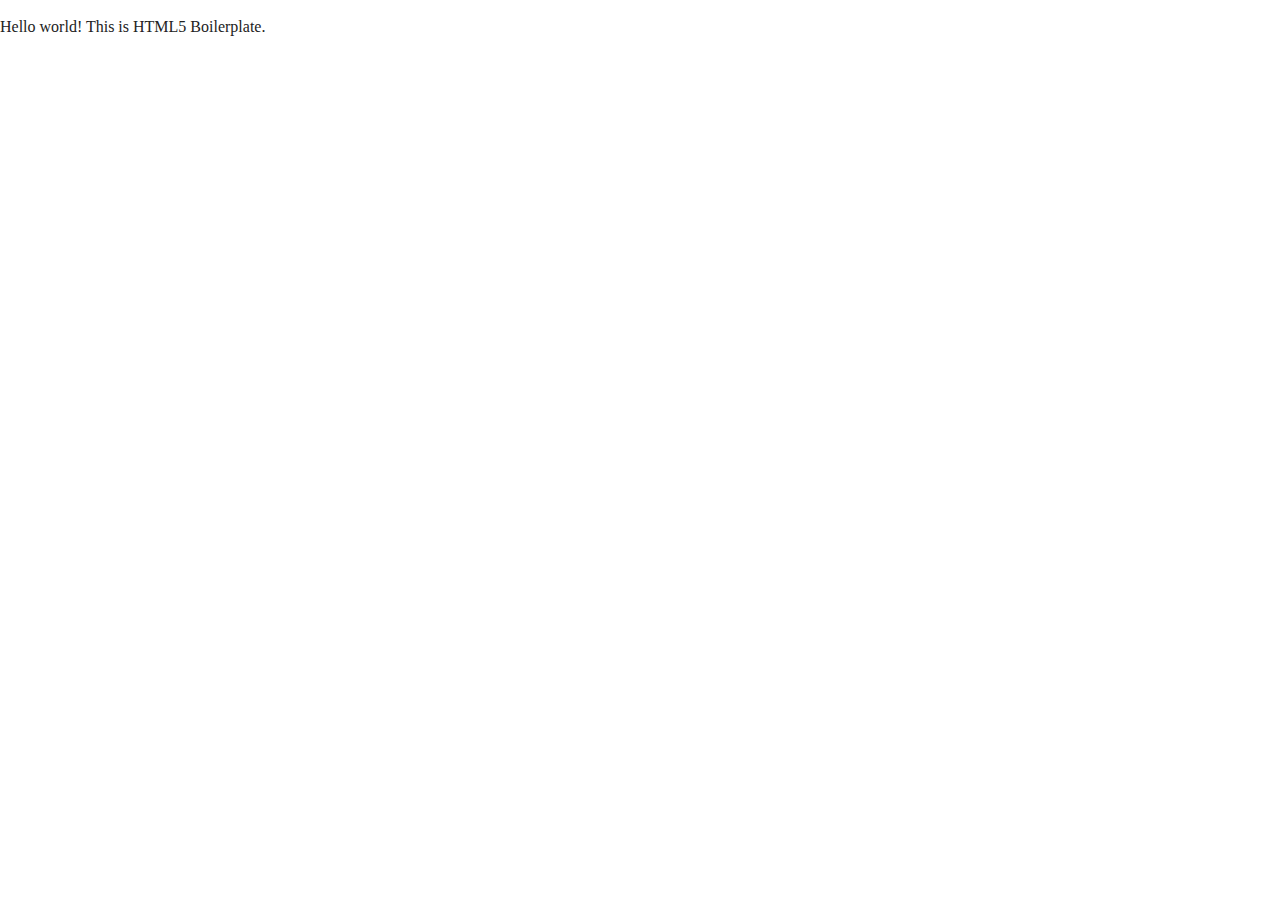
==== index.html @ f23c7d9d "first commit" ====
<!doctype html>
<html class="no-js" lang="">

<head>
  <meta charset="utf-8">
  <title></title>
  <meta name="description" content="">
  <meta name="viewport" content="width=device-width, initial-scale=1">

  <meta property="og:title" content="">
  <meta property="og:type" content="">
  <meta property="og:url" content="">
  <meta property="og:image" content="">

  <link rel="manifest" href="site.webmanifest">
  <link rel="apple-touch-icon" href="icon.png">
  <!-- Place favicon.ico in the root directory -->

  <link rel="stylesheet" href="css/normalize.css">
  <link rel="stylesheet" href="css/main.css">

  <meta name="theme-color" content="#fafafa">
</head>

<body>

  <!-- Add your site or application content here -->
  <p>Hello world! This is HTML5 Boilerplate.</p>
  <script src="js/vendor/modernizr-3.11.2.min.js"></script>
  <script src="js/plugins.js"></script>
  <script src="js/main.js"></script>

  <!-- Google Analytics: change UA-XXXXX-Y to be your site's ID. -->
  <script>
    window.ga = function () { ga.q.push(arguments) }; ga.q = []; ga.l = +new Date;
    ga('create', 'UA-XXXXX-Y', 'auto'); ga('set', 'anonymizeIp', true); ga('set', 'transport', 'beacon'); ga('send', 'pageview')
  </script>
  <script src="https://www.google-analytics.com/analytics.js" async></script>
</body>

</html>
---- css/main.css ----
/*! HTML5 Boilerplate v8.0.0 | MIT License | https://html5boilerplate.com/ */

/* main.css 2.1.0 | MIT License | https://github.com/h5bp/main.css#readme */
/*
 * What follows is the result of much research on cross-browser styling.
 * Credit left inline and big thanks to Nicolas Gallagher, Jonathan Neal,
 * Kroc Camen, and the H5BP dev community and team.
 */

/* ==========================================================================
   Base styles: opinionated defaults
   ========================================================================== */

html {
  color: #222;
  font-size: 1em;
  line-height: 1.4;
}

/*
 * Remove text-shadow in selection highlight:
 * https://twitter.com/miketaylr/status/12228805301
 *
 * Vendor-prefixed and regular ::selection selectors cannot be combined:
 * https://stackoverflow.com/a/16982510/7133471
 *
 * Customize the background color to match your design.
 */

::-moz-selection {
  background: #b3d4fc;
  text-shadow: none;
}

::selection {
  background: #b3d4fc;
  text-shadow: none;
}

/*
 * A better looking default horizontal rule
 */

hr {
  display: block;
  height: 1px;
  border: 0;
  border-top: 1px solid #ccc;
  margin: 1em 0;
  padding: 0;
}

/*
 * Remove the gap between audio, canvas, iframes,
 * images, videos and the bottom of their containers:
 * https://github.com/h5bp/html5-boilerplate/issues/440
 */

audio,
canvas,
iframe,
img,
svg,
video {
  vertical-align: middle;
}

/*
 * Remove default fieldset styles.
 */

fieldset {
  border: 0;
  margin: 0;
  padding: 0;
}

/*
 * Allow only vertical resizing of textareas.
 */

textarea {
  resize: vertical;
}

/* ==========================================================================
   Author's custom styles
   ========================================================================== */

/* ==========================================================================
   Helper classes
   ========================================================================== */

/*
 * Hide visually and from screen readers
 */

.hidden,
[hidden] {
  display: none !important;
}

/*
 * Hide only visually, but have it available for screen readers:
 * https://snook.ca/archives/html_and_css/hiding-content-for-accessibility
 *
 * 1. For long content, line feeds are not interpreted as spaces and small width
 *    causes content to wrap 1 word per line:
 *    https://medium.com/@jessebeach/beware-smushed-off-screen-accessible-text-5952a4c2cbfe
 */

.sr-only {
  border: 0;
  clip: rect(0, 0, 0, 0);
  height: 1px;
  margin: -1px;
  overflow: hidden;
  padding: 0;
  position: absolute;
  white-space: nowrap;
  width: 1px;
  /* 1 */
}

/*
 * Extends the .sr-only class to allow the element
 * to be focusable when navigated to via the keyboard:
 * https://www.drupal.org/node/897638
 */

.sr-only.focusable:active,
.sr-only.focusable:focus {
  clip: auto;
  height: auto;
  margin: 0;
  overflow: visible;
  position: static;
  white-space: inherit;
  width: auto;
}

/*
 * Hide visually and from screen readers, but maintain layout
 */

.invisible {
  visibility: hidden;
}

/*
 * Clearfix: contain floats
 *
 * For modern browsers
 * 1. The space content is one way to avoid an Opera bug when the
 *    `contenteditable` attribute is included anywhere else in the document.
 *    Otherwise it causes space to appear at the top and bottom of elements
 *    that receive the `clearfix` class.
 * 2. The use of `table` rather than `block` is only necessary if using
 *    `:before` to contain the top-margins of child elements.
 */

.clearfix::before,
.clearfix::after {
  content: " ";
  display: table;
}

.clearfix::after {
  clear: both;
}

/* ==========================================================================
   EXAMPLE Media Queries for Responsive Design.
   These examples override the primary ('mobile first') styles.
   Modify as content requires.
   ========================================================================== */

@media only screen and (min-width: 35em) {
  /* Style adjustments for viewports that meet the condition */
}

@media print,
  (-webkit-min-device-pixel-ratio: 1.25),
  (min-resolution: 1.25dppx),
  (min-resolution: 120dpi) {
  /* Style adjustments for high resolution devices */
}

/* ==========================================================================
   Print styles.
   Inlined to avoid the additional HTTP request:
   https://www.phpied.com/delay-loading-your-print-css/
   ========================================================================== */

@media print {
  *,
  *::before,
  *::after {
    background: #fff !important;
    color: #000 !important;
    /* Black prints faster */
    box-shadow: none !important;
    text-shadow: none !important;
  }

  a,
  a:visited {
    text-decoration: underline;
  }

  a[href]::after {
    content: " (" attr(href) ")";
  }

  abbr[title]::after {
    content: " (" attr(title) ")";
  }

  /*
   * Don't show links that are fragment identifiers,
   * or use the `javascript:` pseudo protocol
   */
  a[href^="#"]::after,
  a[href^="javascript:"]::after {
    content: "";
  }

  pre {
    white-space: pre-wrap !important;
  }

  pre,
  blockquote {
    border: 1px solid #999;
    page-break-inside: avoid;
  }

  /*
   * Printing Tables:
   * https://web.archive.org/web/20180815150934/http://css-discuss.incutio.com/wiki/Printing_Tables
   */
  thead {
    display: table-header-group;
  }

  tr,
  img {
    page-break-inside: avoid;
  }

  p,
  h2,
  h3 {
    orphans: 3;
    widows: 3;
  }

  h2,
  h3 {
    page-break-after: avoid;
  }
}
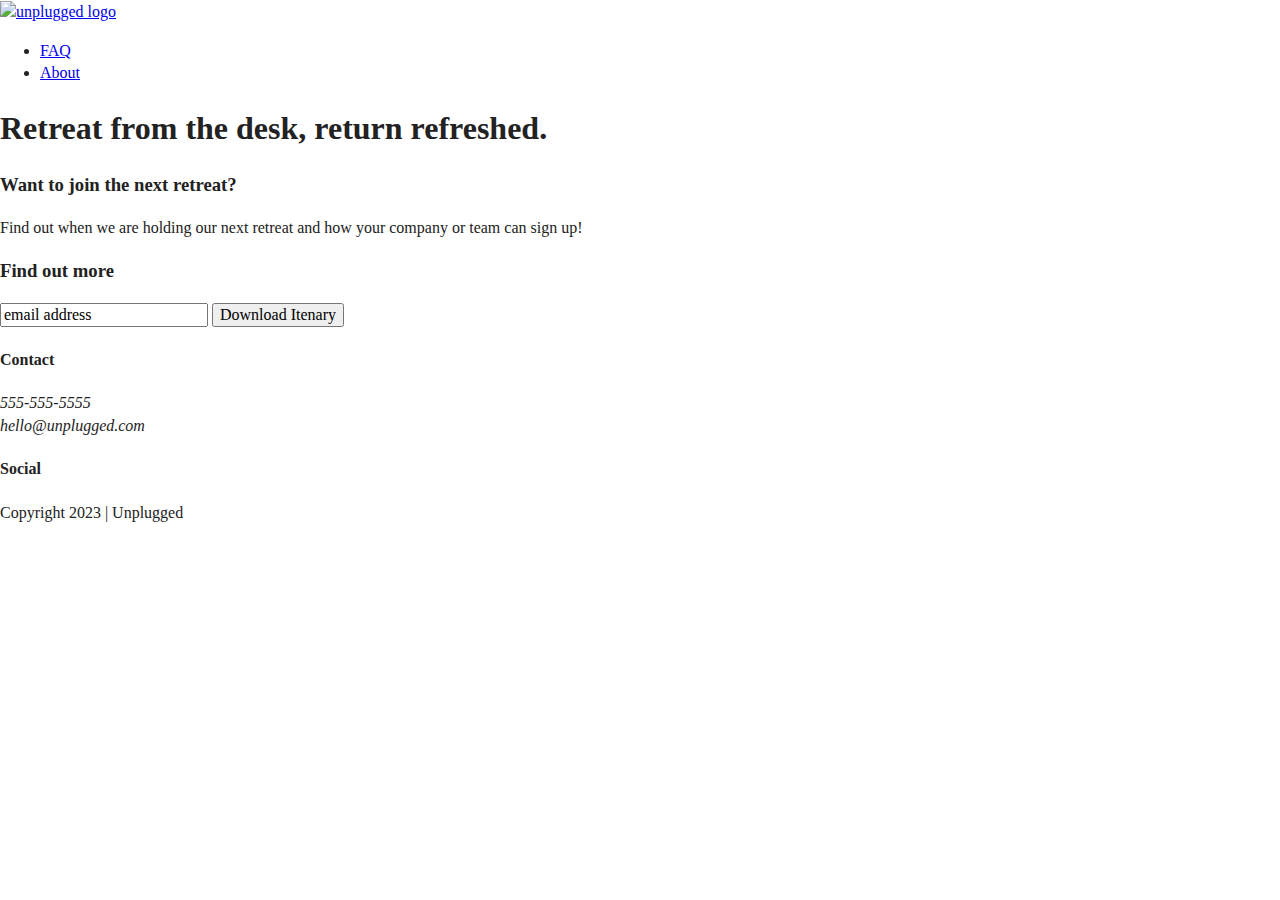
==== commit 5124e7a5: "change in index.html and add unpluggedlogo" ====
--- a/index.html
+++ b/index.html
@@ -3,14 +3,10 @@
 
 <head>
   <meta charset="utf-8">
-  <title></title>
+  <meta http-equiv="x-ua-compatible" content="ie=edge">
+  <title>Unplugged Retreat</title>
   <meta name="description" content="">
   <meta name="viewport" content="width=device-width, initial-scale=1">
-
-  <meta property="og:title" content="">
-  <meta property="og:type" content="">
-  <meta property="og:url" content="">
-  <meta property="og:image" content="">
 
   <link rel="manifest" href="site.webmanifest">
   <link rel="apple-touch-icon" href="icon.png">
@@ -18,14 +14,77 @@
 
   <link rel="stylesheet" href="css/normalize.css">
   <link rel="stylesheet" href="css/main.css">
-
-  <meta name="theme-color" content="#fafafa">
 </head>
 
 <body>
+  <!--[if lte IE 9]>
+    <p class="browserupgrade">You are using an <strong>outdated</strong> browser. Please <a href="https://browsehappy.com/">upgrade your browser</a> to improve your experience and security.</p>
+  <![endif]-->
+  
+  <!-- Add your site or application content here -->
+  <header>
+    <div class="content-wrapper">
+      <a href="#">
+        <img src="" alt="unplugged logo">
+      </a>
+      <div class="header-divider"></div>
+      <nav>
+        <ul>
+          <li><a href="faq/index.html" rel="noopener">FAQ</a></li>
+          <li><a href="about/index.html" rel="noopener">About</a></li>
+        </ul>
+      </nav>
+    </div>
+  </header>
 
-  <!-- Add your site or application content here -->
-  <p>Hello world! This is HTML5 Boilerplate.</p>
+  <main>
+    <section class="hero-area">
+      <div class="content-wrapper">
+        <h1>Retreat from the desk, return refreshed.</h1>
+      </div>
+    </section>
+    <aside>
+      <div class="content-wrapper">
+        <div class="form-description">
+          <h3>Want to join the next retreat?</h3>
+          <p>
+            Find out when we are holding our next retreat and how your company or team can sign up!
+          </p>
+        </div>
+        <div class="form">
+          <h3>Find out more</h3>
+          <input type="text" name="name" value="email address">
+          <input type="button" value="Download Itenary">
+        </div>
+
+      </div>
+    </aside>
+  </main>
+
+  <footer>
+    <div class="contet-wrapper">
+      <div class="footer-contact">
+        <div class="contact">
+          <h4>Contact</h4>
+            <address>
+              <p>555-555-5555<br>
+                hello@unplugged.com</p>
+            </address>
+        </div>
+        <div class="social">
+          <h4>Social</h4>
+          <div class="social-icons">
+            <p><a href="https://www.facebook.com" target="_blank" rel="noopener"></a></p>
+            <p><a href="https://www.twitter.com" target="_blank" rel="noopener"></a></p>
+            <p><a href="https://www.instagram.com" target="_blank" rel="noopener"></a></p>
+          </div>
+        </div>
+      </div>
+      <div class="copyright">
+        <p>Copyright 2023 | Unplugged</p>
+      </div>
+    </div>
+  </footer>
   <script src="js/vendor/modernizr-3.11.2.min.js"></script>
   <script src="js/plugins.js"></script>
   <script src="js/main.js"></script>
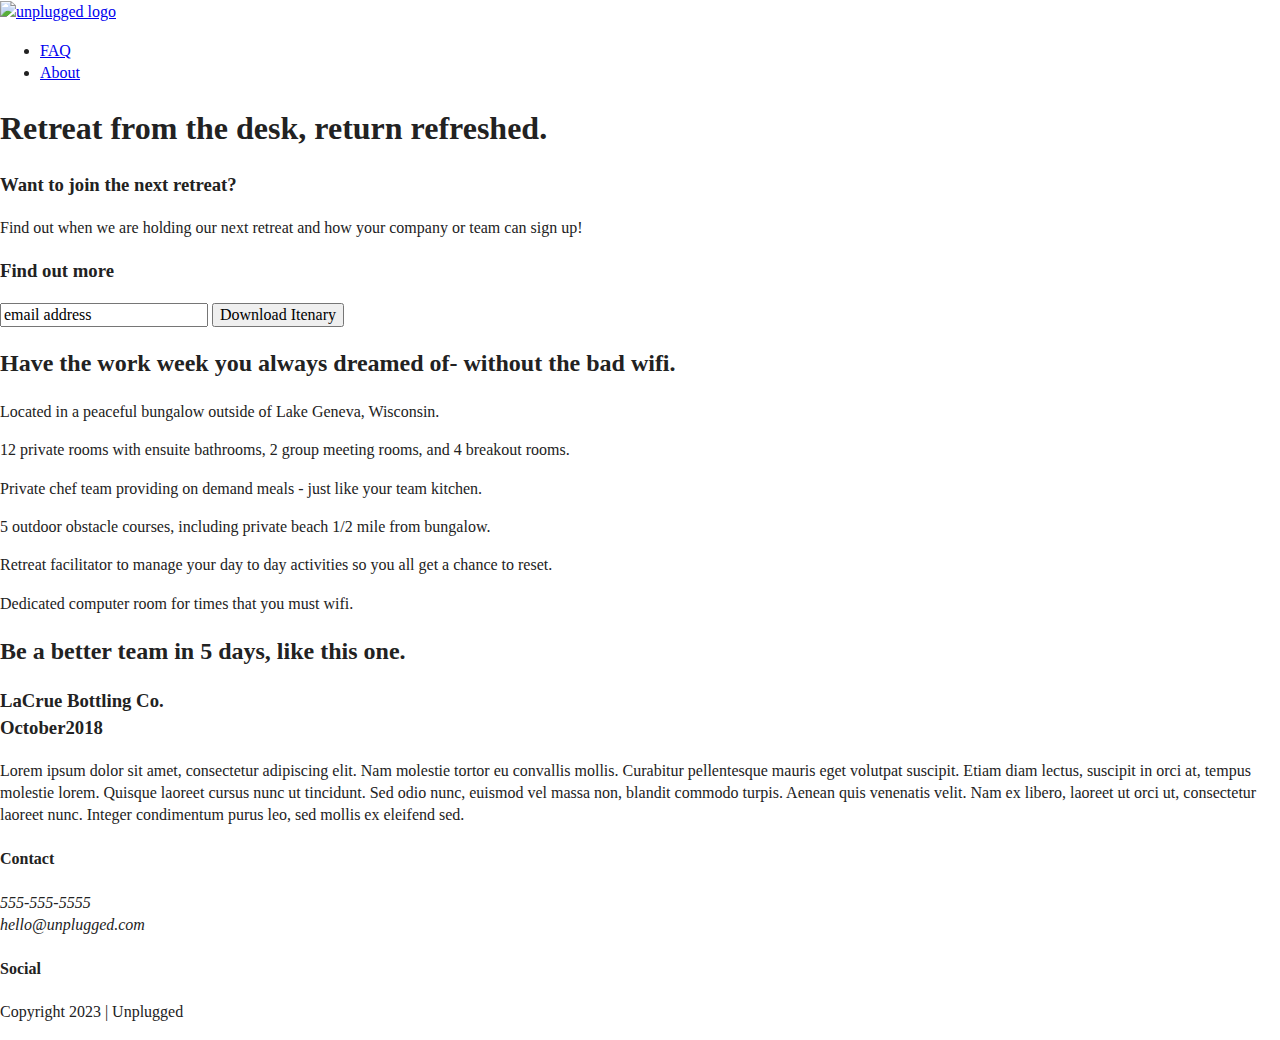
==== commit 2c14ecf2: "change in index.html" ====
--- a/index.html
+++ b/index.html
@@ -30,19 +30,21 @@
       <div class="header-divider"></div>
       <nav>
         <ul>
-          <li><a href="faq/index.html" rel="noopener">FAQ</a></li>
-          <li><a href="about/index.html" rel="noopener">About</a></li>
+          <li><a href="faq/index.html">FAQ</a></li>
+          <li><a href="about/index.html">About</a></li>
         </ul>
       </nav>
     </div>
   </header>
 
   <main>
+
     <section class="hero-area">
       <div class="content-wrapper">
         <h1>Retreat from the desk, return refreshed.</h1>
       </div>
     </section>
+
     <aside>
       <div class="content-wrapper">
         <div class="form-description">
@@ -56,27 +58,104 @@
           <input type="text" name="name" value="email address">
           <input type="button" value="Download Itenary">
         </div>
+      </div>
+      <!--aside content wrapper ends-->
+    </aside>
 
+    <section class="features">
+      <div class="content-wrapper">
+        <h2>Have the work week you always dreamed of- without the bad wifi.</h2>
+        <div class="features-items">
+          <article>
+            <p class="fontawesome-icon">
+            </p>
+            <p class="features-item-description">
+              Located in a peaceful bungalow outside of Lake Geneva, Wisconsin.
+            </p>
+          </article>
+          <article>
+            <p class="fontawesome-icon">
+            </p>
+            <p class="features-item-description">
+              12 private rooms with ensuite bathrooms, 2 group meeting rooms, and 4 breakout rooms.
+            </p>
+          </article>
+          <article>
+            <p class="fontawesome-icon">
+            </p>
+            <p class="features-item-description">
+              Private chef team providing on demand meals - just like your team kitchen.
+            </p>
+          </article>
+          <article>
+            <p class="fontawesome-icon">
+            </p>
+            <p class="features-item-description">
+              5 outdoor obstacle courses, including private beach 1/2 mile from bungalow.
+            </p>
+          </article>
+          <article>
+            <p class="fontawesome-icon">
+            </p>
+            <p class="features-item-description">
+              Retreat facilitator to manage your day to day activities so you all get a chance to reset.
+            </p>
+          </article>
+          <article>
+            <p class="fontawesome-icon">
+            </p>
+            <p class="features-item-description">
+              Dedicated computer room for times that you must wifi.
+            </p>
+          </article>
+        </div>
       </div>
-    </aside>
+    </section>
+
+    <section class="reviews">
+      <div class="content-wrapper">
+        <h2>Be a better team in 5 days, like this one.</h2>
+        <article>
+          <div>
+            <h3>LaCrue Bottling Co.<br>October2018</h3>
+            <p>Lorem ipsum dolor sit amet, consectetur adipiscing elit. Nam molestie tortor eu convallis mollis. 
+            Curabitur pellentesque mauris eget volutpat suscipit. Etiam diam lectus, suscipit in orci at, 
+            tempus molestie lorem. Quisque laoreet cursus nunc ut tincidunt. Sed odio nunc, euismod vel massa non, 
+            blandit commodo turpis. Aenean quis venenatis velit. Nam ex libero, laoreet ut orci ut, consectetur 
+            laoreet nunc. Integer condimentum purus leo, sed mollis ex eleifend sed.
+          </p>
+          </div>
+        </article>  
+      </div>
+    </section>
+
   </main>
 
+
   <footer>
-    <div class="contet-wrapper">
+    <div class="content-wrapper">
       <div class="footer-contact">
         <div class="contact">
           <h4>Contact</h4>
             <address>
-              <p>555-555-5555<br>
-                hello@unplugged.com</p>
+              <p>
+                555-555-5555<br>
+                hello@unplugged.com
+              </p>
             </address>
         </div>
         <div class="social">
           <h4>Social</h4>
           <div class="social-icons">
-            <p><a href="https://www.facebook.com" target="_blank" rel="noopener"></a></p>
-            <p><a href="https://www.twitter.com" target="_blank" rel="noopener"></a></p>
-            <p><a href="https://www.instagram.com" target="_blank" rel="noopener"></a></p>
+            <p>
+              <a href="https://www.facebook.com" target="_blank" rel="noopener"></a>
+            </p>
+            <p>
+              <a href="https://www.twitter.com" target="_blank" rel="noopener"></a>
+            </p>
+            <p>
+              <a href="https://www.instagram.com" target="_blank" rel="noopener"></a>
+            </p>
           </div>
         </div>
       </div>
@@ -85,6 +164,7 @@
       </div>
     </div>
   </footer>
+  
   <script src="js/vendor/modernizr-3.11.2.min.js"></script>
   <script src="js/plugins.js"></script>
   <script src="js/main.js"></script>
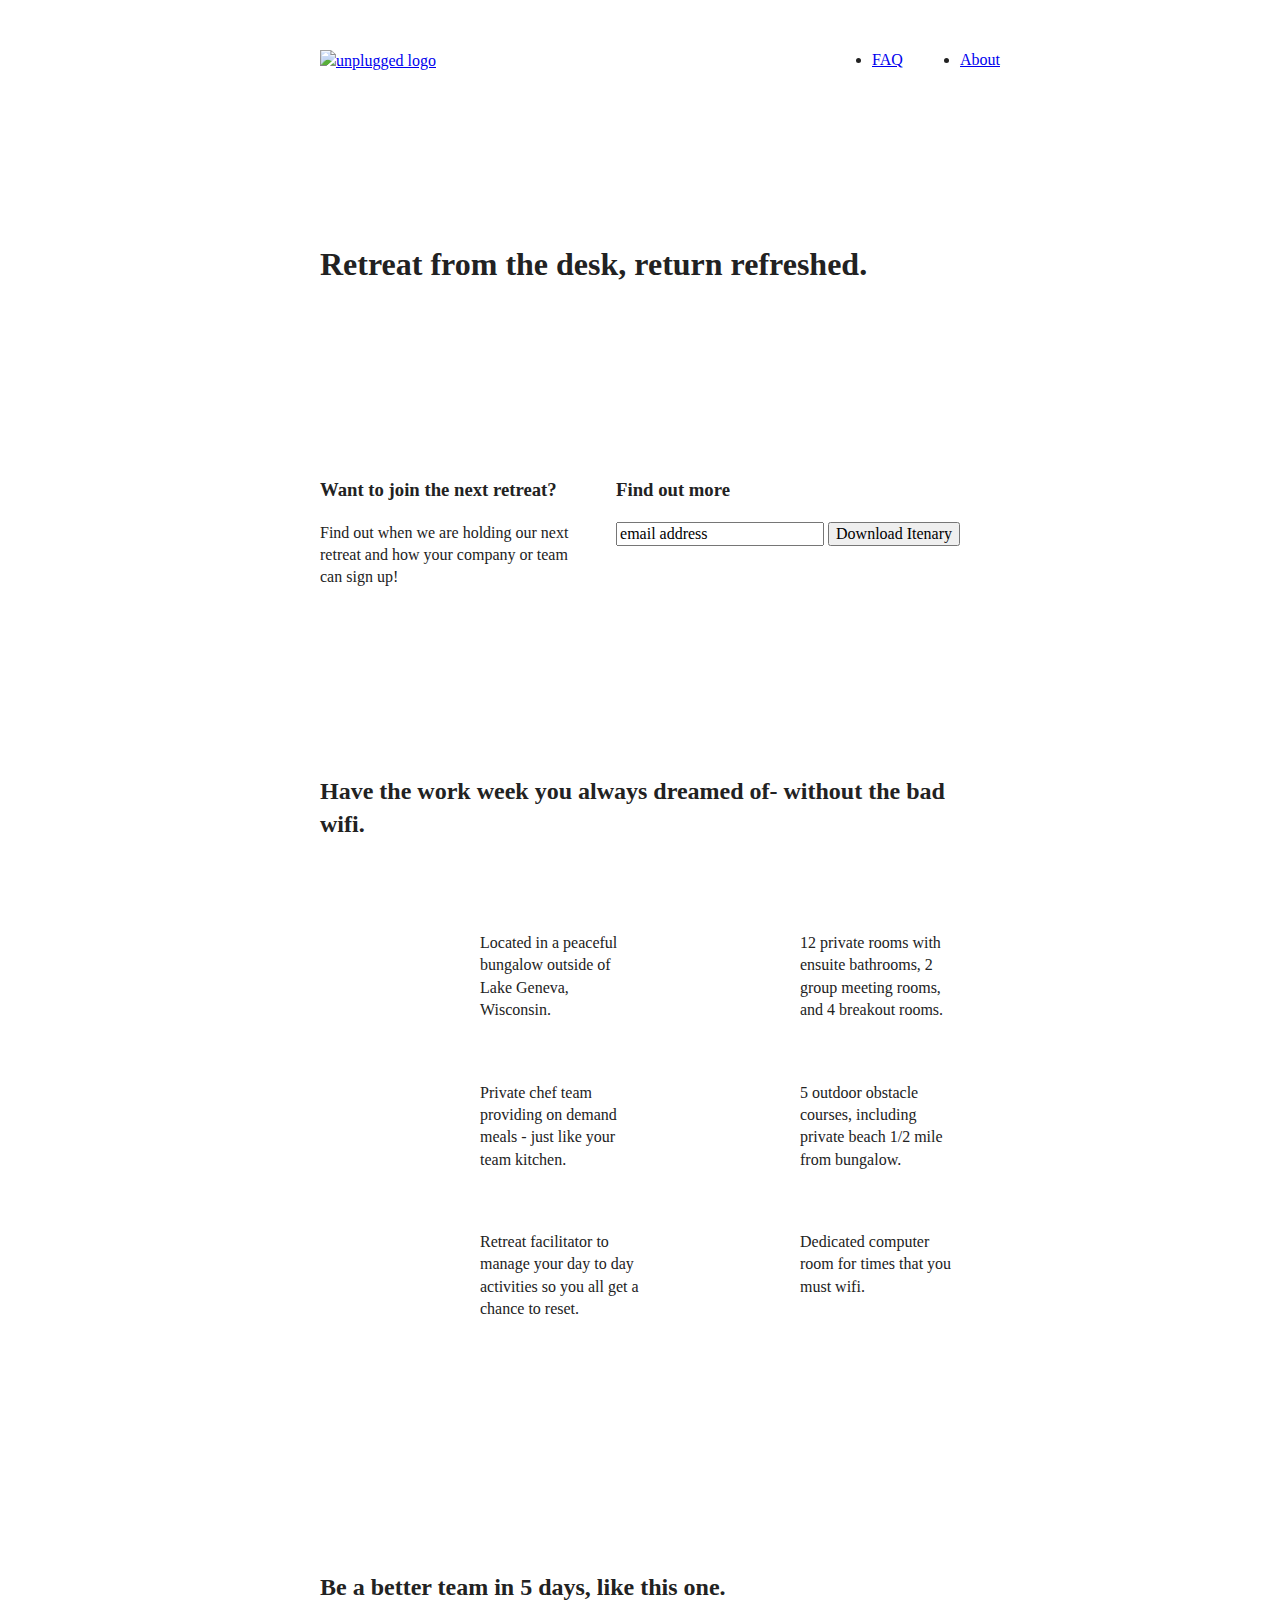
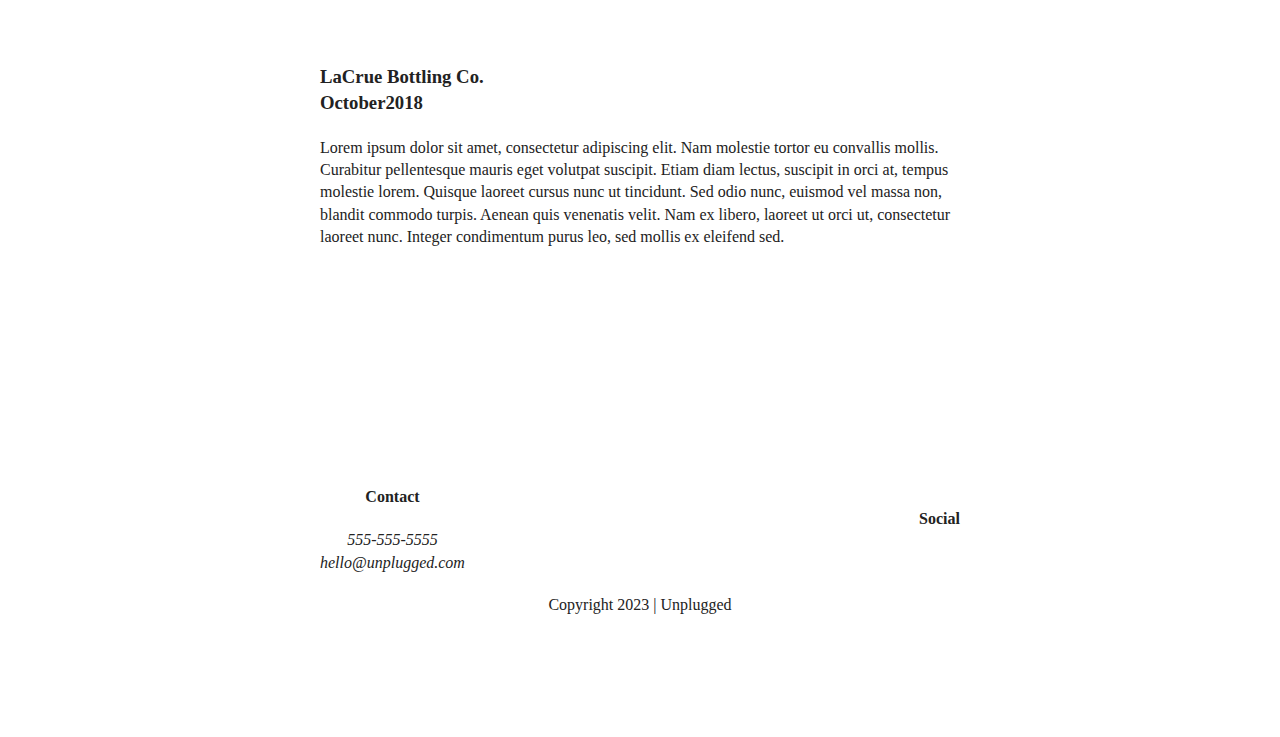
==== commit 92e83c74: "change for tablet styles" ====
--- a/index.html
+++ b/index.html
@@ -134,7 +134,7 @@
 
   <footer>
     <div class="content-wrapper">
-      <div class="footer-contact">
+      <div class="footer-content">
         <div class="contact">
           <h4>Contact</h4>
             <address>
--- a/css/main.css
+++ b/css/main.css
@@ -84,13 +84,183 @@
 }
 
 /* ==========================================================================
+   Browser Upgrade Prompt
+   ========================================================================== */
+
+   .browserupgrade {
+    margin: 0.2em 0;
+    background: #ccc;
+    color: #000;
+    padding: 0.2em 0;
+  }  
+
+/* ==========================================================================
    Author's custom styles
    ========================================================================== */
 
+.content-wrapper{
+  width: 90%;
+  margin: 50px 0;
+}
+
+header{
+  display: flex;
+  justify-content: center;
+  padding: 15px 0;
+}
+
+header .content-wrapper{
+  display: flex;
+  justify-content: center;
+  align-items: center;
+  flex-flow: row wrap;
+  margin: 0;
+}
+
+.header-divider{
+  width: 100%;
+  height: 1px;
+  margin: 10px 0 20px 0;
+}
+header nav{
+  width: 60%;
+}
+
+header nav ul{
+  display: flex;
+  justify-content: space-around;
+  width: 100%;
+}
+
+footer{
+  display: flex;
+  flex-direction: column;
+  align-items: center;
+  text-align: center;
+}
+
+footer p{
+  margin: 0;
+}
+
+footer .content-wrapper{
+  width: 55%;
+}
+
+footer .contact{
+  margin-bottom: 50px;
+}
+
+footer .social-icons{
+  display: flex;
+  justify-content: space-around;
+  align-items: center;
+}
+
+footer .social-icons p{
+  display: flex;
+  justify-content: center;
+  align-items: center;
+}
+
+footer .copyright{
+  margin: 20px 0;
+}
+
+/*------------------Mobile Style - Homepage----------------------------------*/
+.hero-area{
+  display: flex;
+  justify-content: center;
+}
+
+aside{
+  display: flex;
+  justify-content: center;
+}
+
+.features{
+  display: flex;
+  justify-content: center;
+}
+
+.features h2{
+  margin-bottom: 60px;
+}
+
+.features article{
+  width: 63%;
+  margin: 30px 0;
+}
+
+.features .features-items{
+ display: flex;
+ justify-content: center;
+ align-items: flex-start;
+ flex-flow: row wrap;
+}
+
+.features p{
+  margin: 0;
+}
+
+/* Reviews */
+.reviews{
+  display: flex;
+  justify-content: center;
+}
+
+.reviews h2{
+  margin-bottom: 40px;
+}
+
+.reviews h3{
+  width: 55%;
+  margin: 20px 0;
+}
+/* ==========================================================================
+   About Page
+   ========================================================================== */
+.mission{
+  display: flex;
+  justify-content: center;
+}
+
+.contact-section{
+  display: flex;
+  justify-content: center;
+}
+
+.contact-section p{
+  margin:0;
+}
+
+/* ==========================================================================
+   FAQ Page
+   ========================================================================== */
+.faq{
+  display: flex;
+  justify-content: center;
+}
+
+.faq .content-wrapper{
+  display: flex;
+  justify-content: center;
+  align-items: flex-start;
+  flex-flow: row wrap;
+  margin:50px 0 0 0;
+}
+
+.faq h2{
+  margin-bottom: 40px;
+}
+
+.faq-content{
+  margin-bottom: 50px;
+}
+
 /* ==========================================================================
    Helper classes
    ========================================================================== */
-
 /*
  * Hide visually and from screen readers
  */
@@ -169,95 +339,130 @@
   clear: both;
 }
 
-/* ==========================================================================
-   EXAMPLE Media Queries for Responsive Design.
-   These examples override the primary ('mobile first') styles.
-   Modify as content requires.
-   ========================================================================== */
-
-@media only screen and (min-width: 35em) {
-  /* Style adjustments for viewports that meet the condition */
-}
-
-@media print,
-  (-webkit-min-device-pixel-ratio: 1.25),
-  (min-resolution: 1.25dppx),
-  (min-resolution: 120dpi) {
-  /* Style adjustments for high resolution devices */
-}
 
 /* ==========================================================================
    Print styles.
    Inlined to avoid the additional HTTP request:
    https://www.phpied.com/delay-loading-your-print-css/
    ========================================================================== */
-
-@media print {
-  *,
-  *::before,
-  *::after {
-    background: #fff !important;
-    color: #000 !important;
-    /* Black prints faster */
-    box-shadow: none !important;
-    text-shadow: none !important;
-  }
-
-  a,
-  a:visited {
-    text-decoration: underline;
-  }
-
-  a[href]::after {
-    content: " (" attr(href) ")";
-  }
-
-  abbr[title]::after {
-    content: " (" attr(title) ")";
+@media screen and (min-width:768px) {
+  /*Tablet styles here*/
+.content-wrapper{
+    max-width: 640px;
+    margin: 100px 0;
+  }
+
+  header{
+    padding: 33px 0;
+  }
+
+  header .content-wrapper{
+    width: 100%;
+    justify-content: space-between;
+  }
+
+  header nav{
+    width: 20%;
+  }
+  header nav ul{
+    justify-content: space-between;
+  }
+
+  .header-divider{
+    display: none;
+  }
+
+  aside .content-wrapper{
+    margin: 50px 0;
+    display: flex;
+    justify-content: space-between;
+    align-content: flex-start;
+  }
+
+  aside .content-wrapper .form-description,
+  aside .contact-wrapper .form{
+    width: 40%;
+    margin:0;
+  }
+
+  .features article{
+    display: flex;
+    justify-content: space-between;
+    flex-wrap: column wrap;
+    flex-basis: 50%;
+  }
+
+  .features .features-item-description{
+    width: 50%;
+  }
+
+
+  .reviews article{
+    display: flex;
+    justify-content: space-between;
+  }
+  .reviews article div{
+    display: 49%;
+  }
+
+  footer .content-wrapper{
+    width: 65%;
+  }
+
+  .footer-content{
+    display: flex;
+    justify-content: space-between;
+    align-items: center;
+  }
+
+  footer .contact{
+    margin-bottom: 0;
+  }
+
+  footer .copyright{
+    width: 100%;
+  }
+
+  .mission-content{
+    display: flex;
+    justify-content: space-between;
+    align-items: flex-start;
+    padding-top: 20px;
+  }
+
+  .mission-content p{
+    width: 45%;
+  }
+
+  .contact-section .contact-wrapper h2{
+    width: 80%;
+  }
+
+  .contact-content{
+    display: flex;
+    justify-content: space-between;
+    align-items: flex-start;
   }
 
   /*
-   * Don't show links that are fragment identifiers,
-   * or use the `javascript:` pseudo protocol
-   */
-  a[href^="#"]::after,
-  a[href^="javascript:"]::after {
-    content: "";
-  }
-
-  pre {
-    white-space: pre-wrap !important;
-  }
-
-  pre,
-  blockquote {
-    border: 1px solid #999;
-    page-break-inside: avoid;
-  }
-
-  /*
-   * Printing Tables:
-   * https://web.archive.org/web/20180815150934/http://css-discuss.incutio.com/wiki/Printing_Tables
-   */
-  thead {
-    display: table-header-group;
-  }
-
-  tr,
-  img {
-    page-break-inside: avoid;
-  }
-
-  p,
-  h2,
-  h3 {
-    orphans: 3;
-    widows: 3;
-  }
-
-  h2,
-  h3 {
-    page-break-after: avoid;
-  }
-}
-
+  ====================================
+  FAQ
+  ====================================
+  */
+
+  .faq .contact-wrapper{
+    justify-content: space-between;
+  }
+
+  .faq-content{
+    flex-basis: 45%;
+  }
+
+  .faq h2{
+    width: 100%;
+  }
+}
+
+@media screen and (min-width:1200px){
+  /*Desktop styles here*/
+}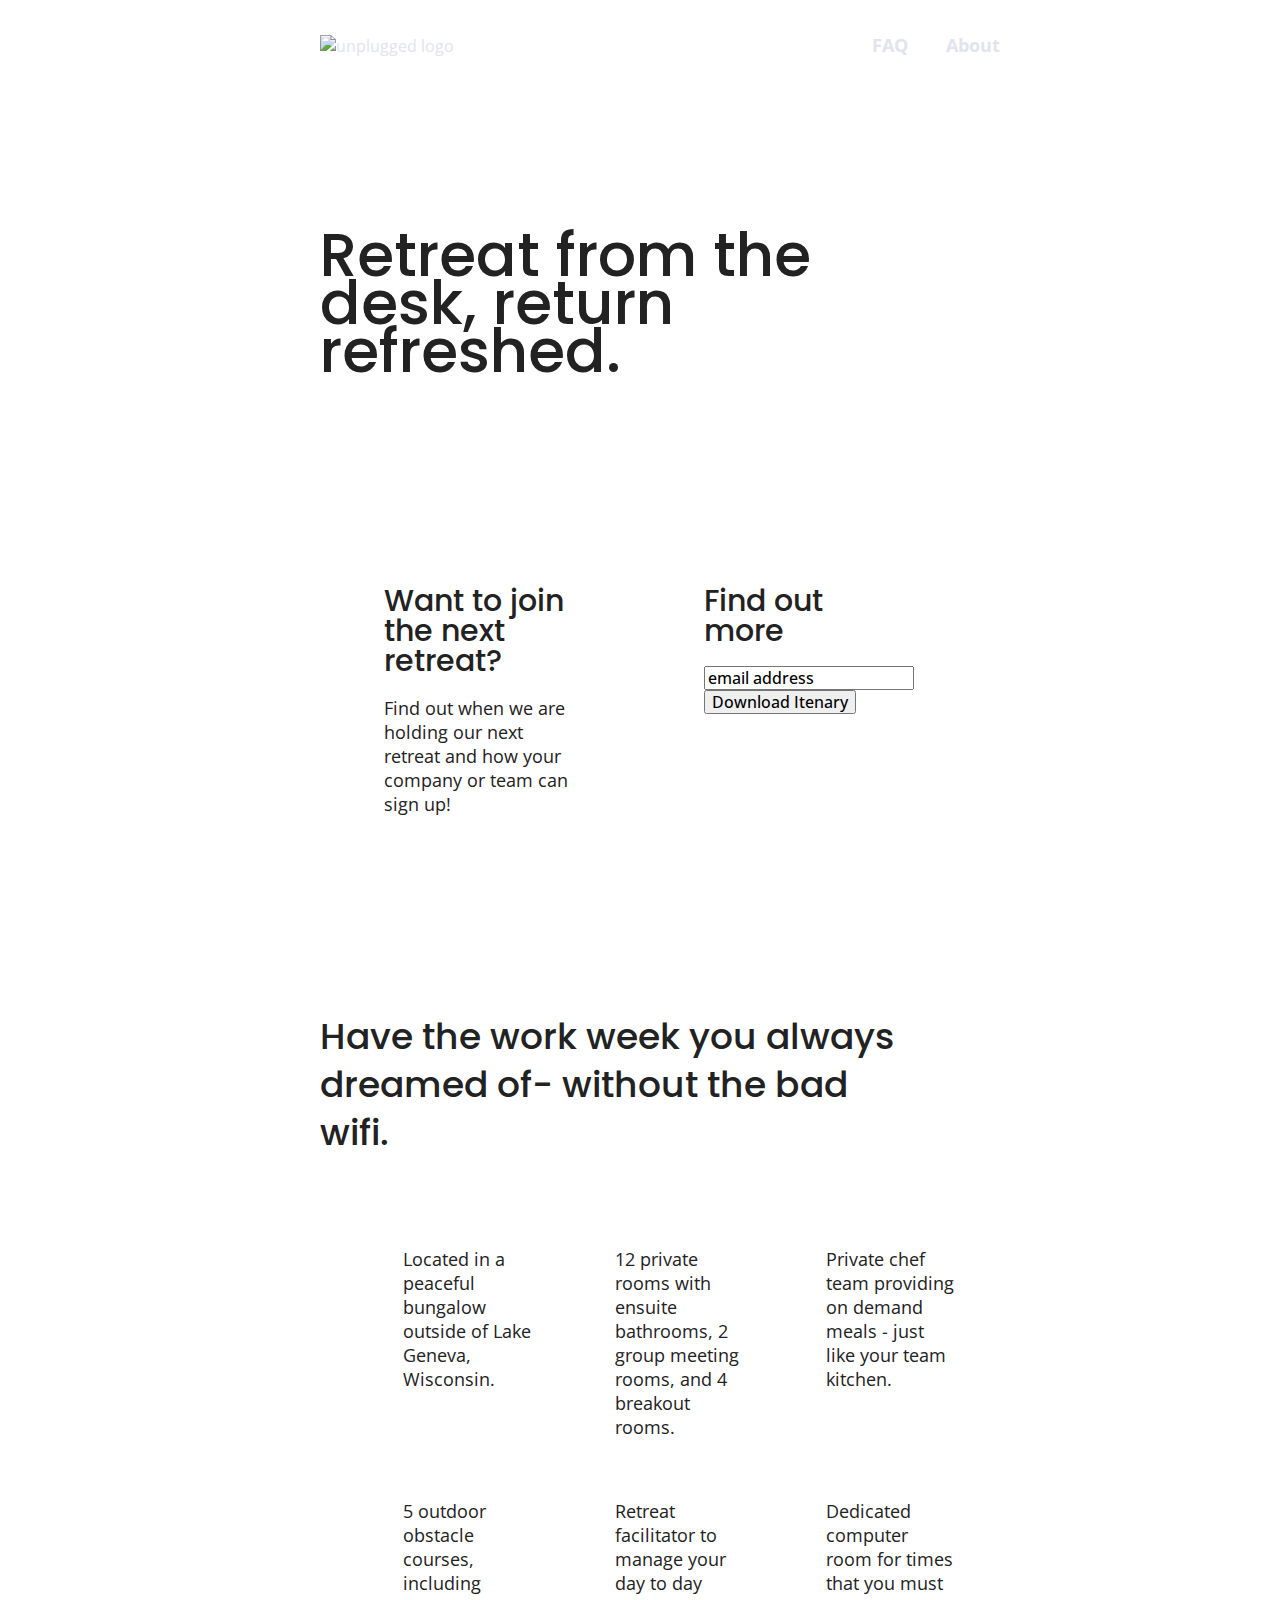
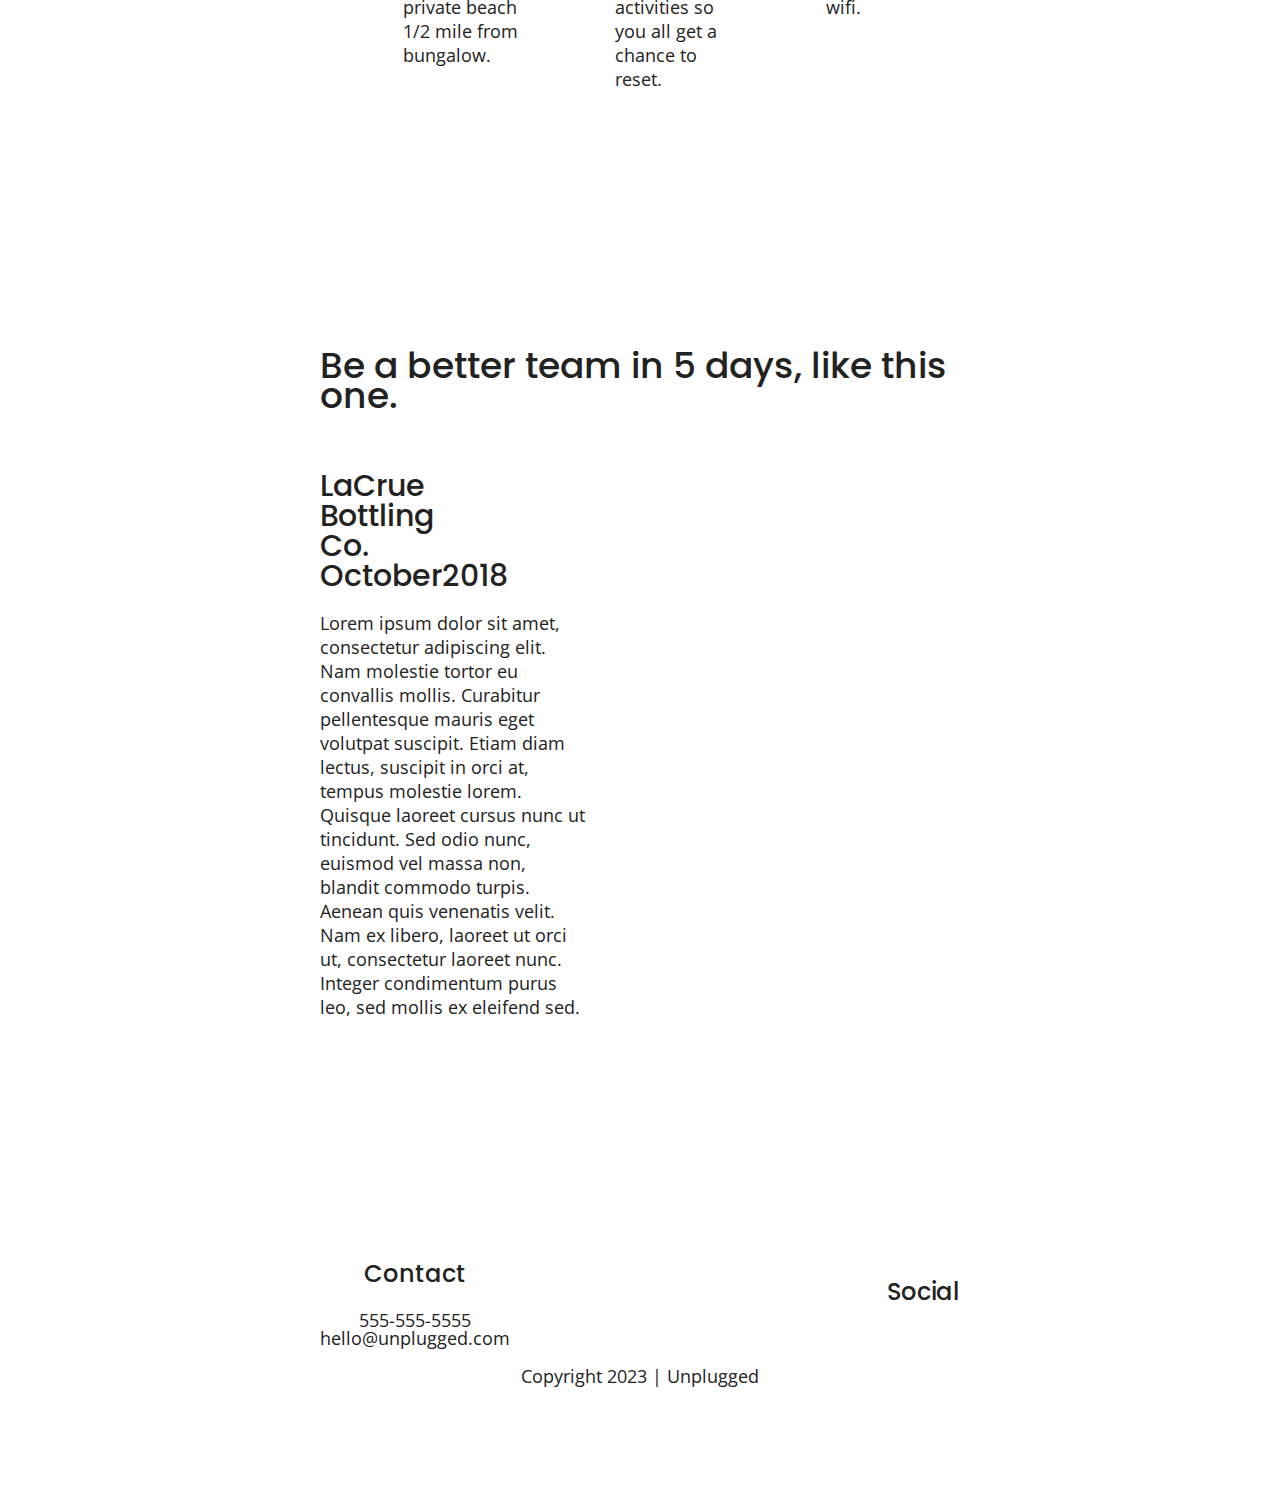
==== commit 4c981e34: "change font setting" ====
--- a/index.html
+++ b/index.html
@@ -14,6 +14,9 @@
 
   <link rel="stylesheet" href="css/normalize.css">
   <link rel="stylesheet" href="css/main.css">
+  
+  <!-- Google Fonts -->
+  <link href="https://fonts.googleapis.com/css?family=Open+Sans:400,700|Poppins:500,700" rel="stylesheet">
 </head>
 
 <body>
--- a/css/main.css
+++ b/css/main.css
@@ -1,6 +1,5 @@
 /*! HTML5 Boilerplate v8.0.0 | MIT License | https://html5boilerplate.com/ */
 
-/* main.css 2.1.0 | MIT License | https://github.com/h5bp/main.css#readme */
 /*
  * What follows is the result of much research on cross-browser styling.
  * Credit left inline and big thanks to Nicolas Gallagher, Jonathan Neal,
@@ -97,6 +96,84 @@
 /* ==========================================================================
    Author's custom styles
    ========================================================================== */
+   /*General Styles */
+   html{
+    font-size: 16px
+   }
+
+   body{
+    font-family: 'Open Sans', sans-serif;
+    font-size: 1em;
+    text-align: left; 
+   }
+
+   ul,ol{
+    list-style-type: none;
+   }
+
+   a{
+    color: #e2e3ed;
+    text-decoration: none;
+   }
+
+   h1{
+    font-family: 'Poppins', sans-serif;
+    font-size: 2.25em;
+    line-height: 43px;
+    font-weight: 500;
+   }
+
+   h2{
+    font-family: 'Poppins', sans-serif;
+    font-size: 1.875em;
+    font-weight: 500;
+   }
+
+   h3,h4{
+    font-family: 'Poppins', sans-serif;
+    margin: 20px 0;
+    font-size: 1.125em;
+    font-weight: 500;
+   }
+
+   p{
+    font-size: 0.875em;
+    line-height: 1.285em;
+   }
+
+   address{
+    font-style: normal;
+   }
+
+   .reviews h2, .faq h2{
+    line-height: 30px;
+   }
+
+ 
+
+   .faq-content h4{
+    line-height: 24px;
+   }
+
+
+
+   nav{
+    font-size: 1.125em;
+    font-weight: bold;
+   }
+
+   input{
+    font-size: 1.125;
+    font-weight: 500;
+   }
+   img{
+
+   }
+
+   figure{
+
+   }
+
 
 .content-wrapper{
   width: 90%;
@@ -110,11 +187,11 @@
 }
 
 header .content-wrapper{
+  margin: 0;
   display: flex;
   justify-content: center;
   align-items: center;
   flex-flow: row wrap;
-  margin: 0;
 }
 
 .header-divider{
@@ -347,6 +424,34 @@
    ========================================================================== */
 @media screen and (min-width:768px) {
   /*Tablet styles here*/
+h1{
+  font-size: 3em;
+  line-height: 48px;
+}
+
+h2{
+  font-size: 2.25em;
+  line-height: 48px;
+}
+
+h3{
+  font-size: 1.5em;
+  line-height:30px;
+}
+
+footer h4, .contact h4{
+  font-size: 1.5em;
+}
+
+footer p{
+  line-height: 18px;
+}
+
+.faq h4, .faq p{
+  font-size: 0.875em;
+  line-height: 15.75px;
+}
+
 .content-wrapper{
     max-width: 640px;
     margin: 100px 0;
@@ -393,7 +498,7 @@
   }
 
   .features .features-item-description{
-    width: 50%;
+    width: 62%;
   }
 
 
@@ -401,6 +506,7 @@
     display: flex;
     justify-content: space-between;
   }
+
   .reviews article div{
     display: 49%;
   }
@@ -422,6 +528,10 @@
   footer .copyright{
     width: 100%;
   }
+
+/* ==========================================================================
+   About Page
+   ========================================================================== */
 
   .mission-content{
     display: flex;
@@ -463,6 +573,164 @@
   }
 }
 
-@media screen and (min-width:1200px){
+@media only screen and (min-width:1200px) {
   /*Desktop styles here*/
-}+  h1{
+    font-size: 3.75em;
+  }
+
+  h2{
+    font-size: 2.25em;
+  }
+
+  .faq h2, .mission h2{
+    font-size: 3em;
+  }
+
+  h3, h4{
+    font-size: 1.875em;
+  }
+
+  .faq h4{
+    font-size: 1.125em;
+    line-height: 18px;
+  }
+
+  p{
+    font-size: 1.125em;
+    line-height: 24px;
+  }
+  /* General styles */
+  .content-wrapper {
+    width: 960px;
+  }
+
+  /* Header */
+  header {
+    padding: 15px 0;
+  }
+
+  /* Hero */
+  .hero-area h1 {
+    width: 80%;
+  }
+
+  /* Aside */
+  aside .content-wrapper {
+    justify-content: space-around;
+  }
+
+  aside .content-wrapper .form-description,
+  aside .content-wrapper .form {
+    width: 30%;
+  }
+
+  /* Features */
+
+  .features h2 {
+    width: 90%;
+  }
+
+  .features article {
+    flex-basis: 33%;
+  }
+
+  /* Reviews */
+  .reviews article div {
+    width: 42%;
+  }
+
+  /* ==========================================================================
+  About Page
+  ========================================================================== */
+
+  .mission h2,
+  .contact-section .content-wrapper h2 {
+    width: 95%;
+  }
+
+  /* ==========================================================================
+  FAQ Page
+  ========================================================================== */
+  .faq h2 {
+    width: 100%;
+  }
+
+}
+
+/* ==========================================================================
+   Print styles.
+   Inlined to avoid the additional HTTP request:
+   https://www.phpied.com/delay-loading-your-print-css/
+   ========================================================================== */
+
+@media print {
+
+  *,
+  *:before,
+  *:after {
+    background: transparent !important;
+    color: #000 !important;
+    /* Black prints faster */
+    -webkit-box-shadow: none !important;
+    box-shadow: none !important;
+    text-shadow: none !important;
+  }
+
+  a,
+  a:visited {
+    text-decoration: underline;
+  }
+
+  a[href]:after {
+    content: " ("attr(href) ")";
+  }
+
+  abbr[title]:after {
+    content: " ("attr(title) ")";
+  }
+
+  /*
+     * Don't show links that are fragment identifiers,
+     * or use the `javascript:` pseudo protocol
+     */
+  a[href^="#"]:after,
+  a[href^="javascript:"]:after {
+    content: "";
+  }
+
+  pre {
+    white-space: pre-wrap !important;
+  }
+
+  pre,
+  blockquote {
+    border: 1px solid #999;
+    page-break-inside: avoid;
+  }
+
+  /*
+     * Printing Tables:
+     * http://css-discuss.incutio.com/wiki/Printing_Tables
+     */
+  thead {
+    display: table-header-group;
+  }
+
+  tr,
+  img {
+    page-break-inside: avoid;
+  }
+
+  p,
+  h2,
+  h3 {
+    orphans: 3;
+    widows: 3;
+  }
+
+  h2,
+  h3 {
+    page-break-after: avoid;
+  }
+}
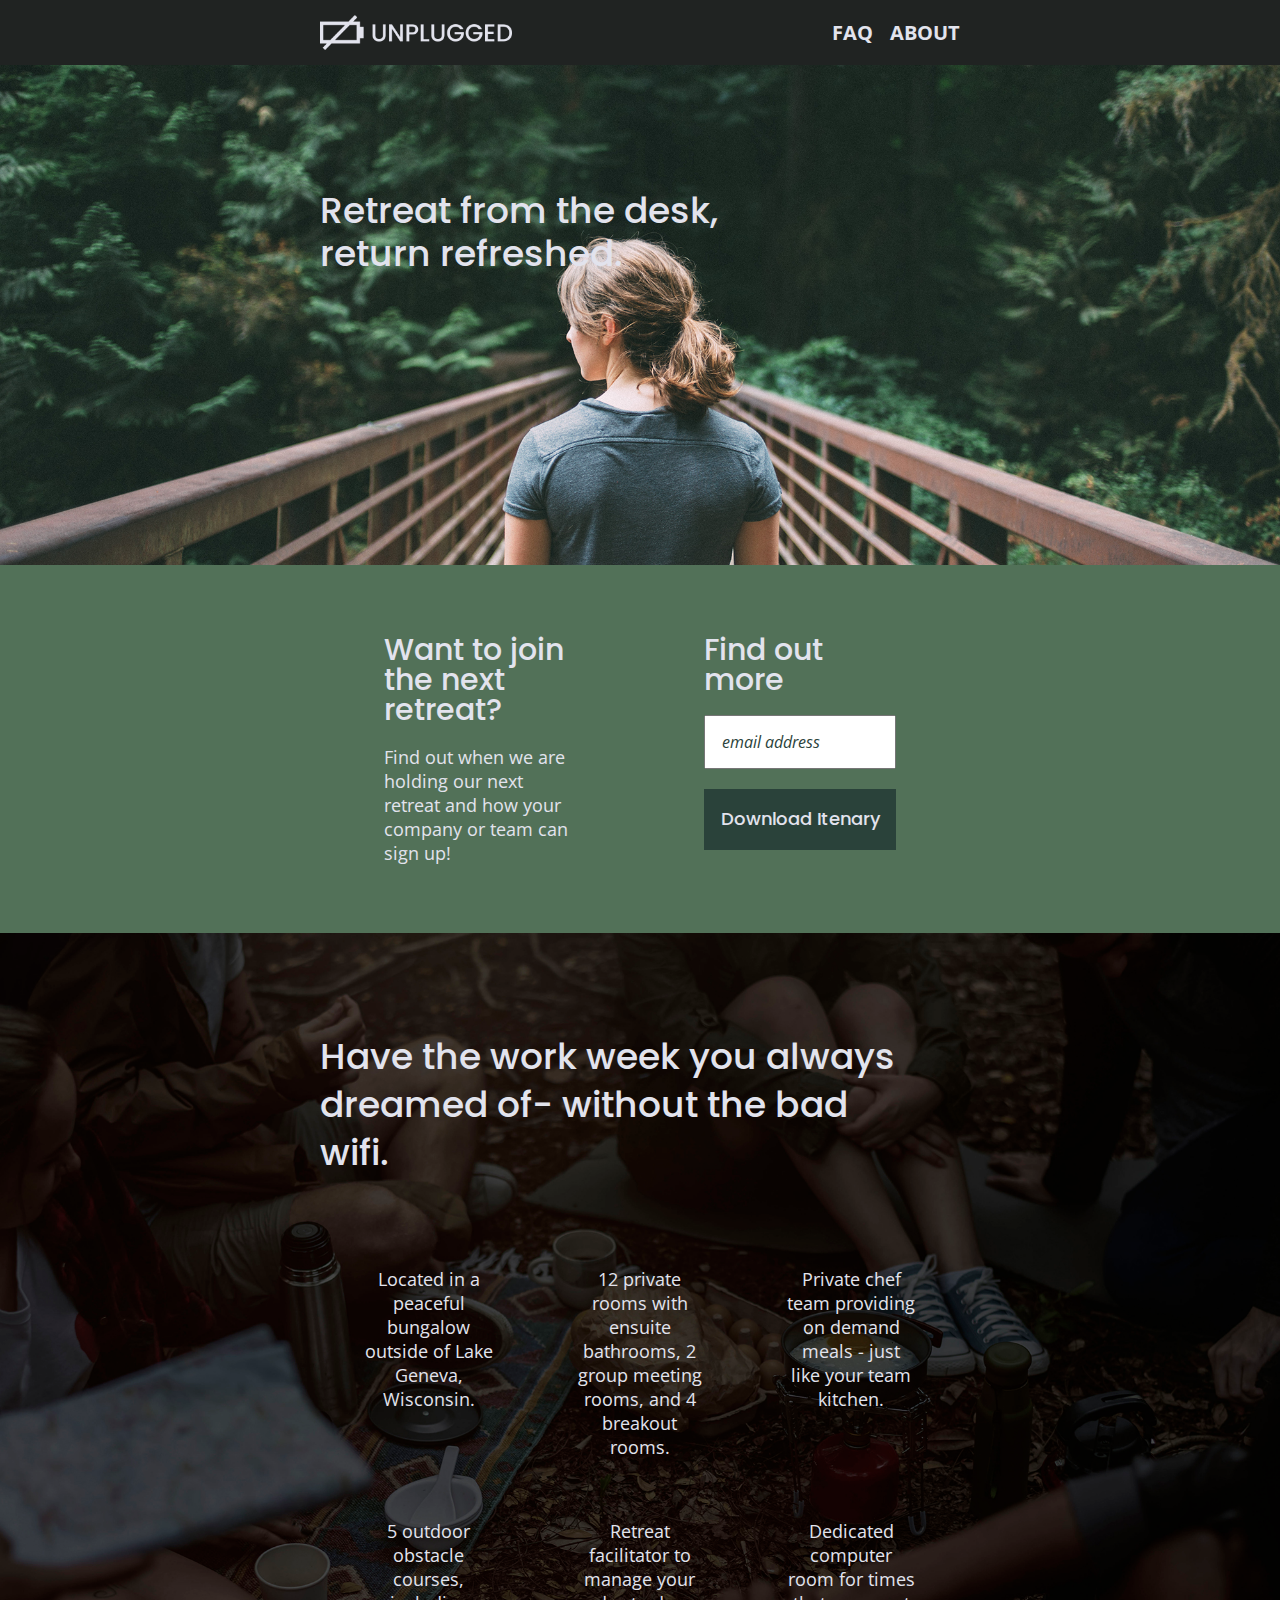
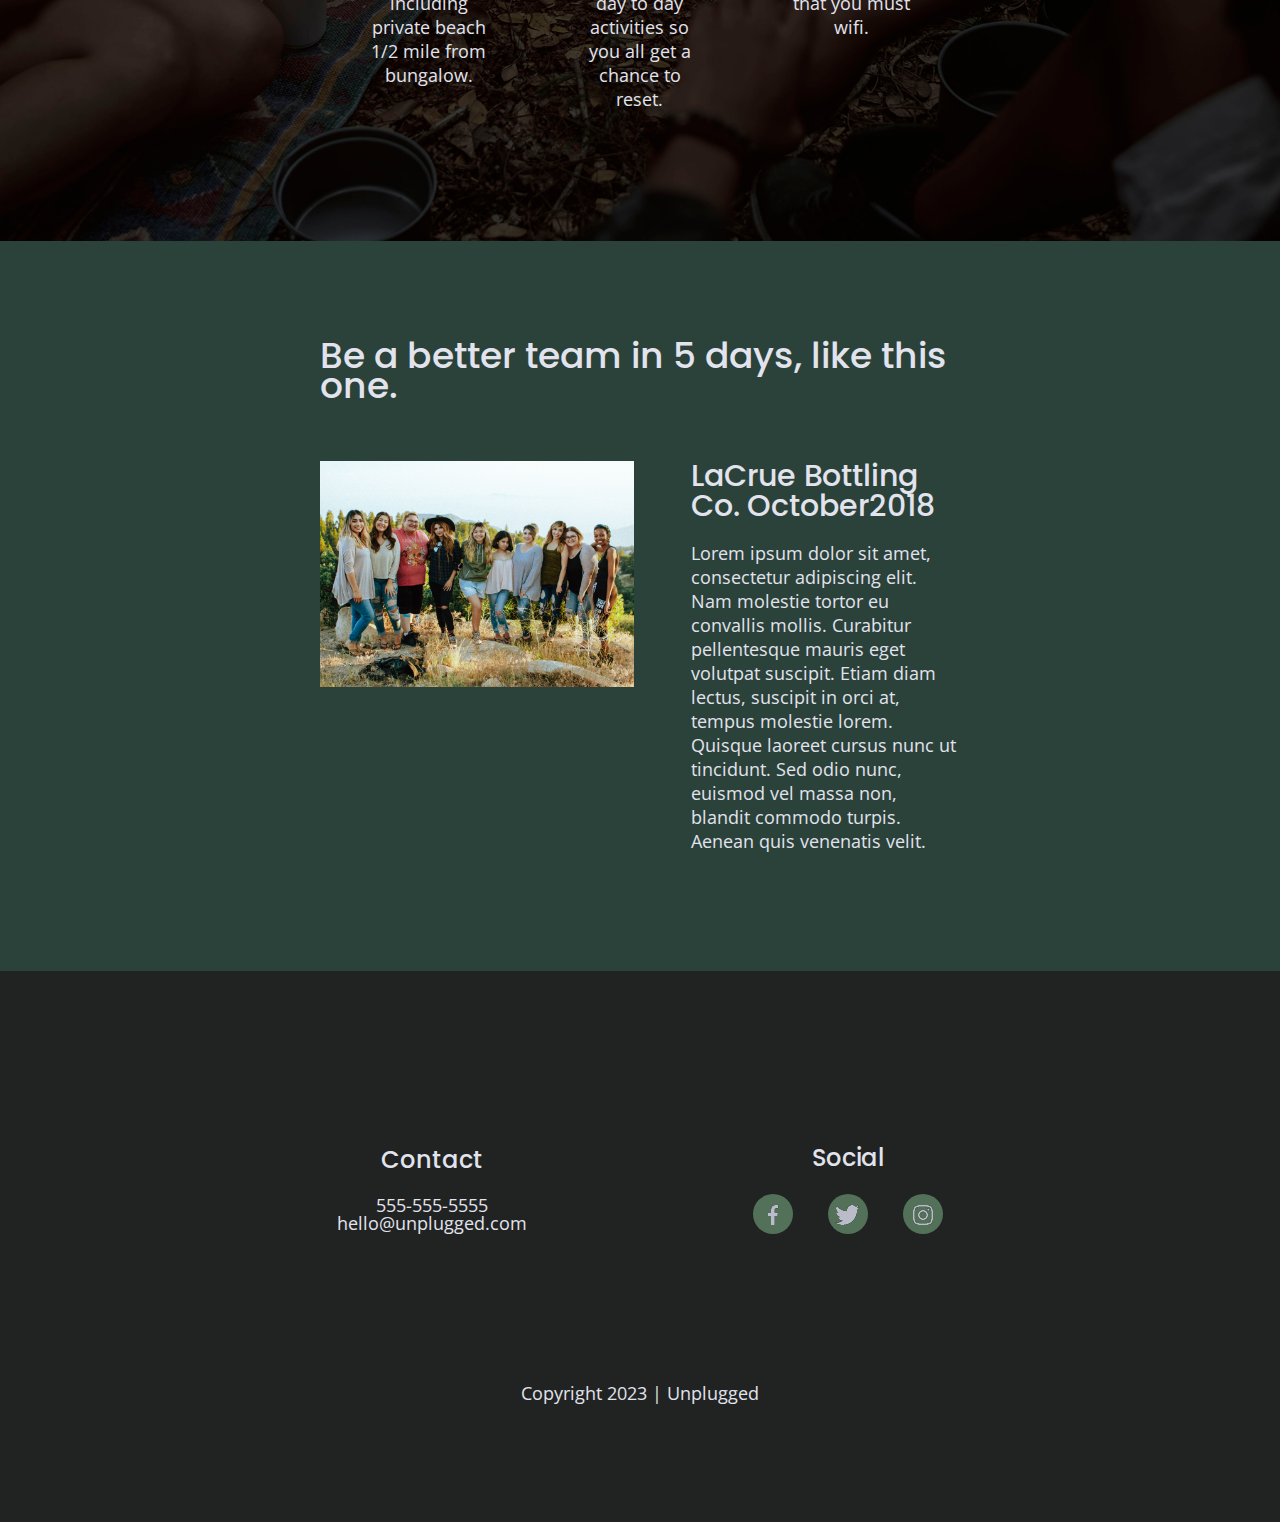
==== commit 9da99a84: "change css" ====
--- a/index.html
+++ b/index.html
@@ -1,5 +1,5 @@
 <!doctype html>
-<html class="no-js" lang="">
+<html class="no-js" lang="en">
 
 <head>
   <meta charset="utf-8">
@@ -14,8 +14,6 @@
 
   <link rel="stylesheet" href="css/normalize.css">
   <link rel="stylesheet" href="css/main.css">
-  
-  <!-- Google Fonts -->
   <link href="https://fonts.googleapis.com/css?family=Open+Sans:400,700|Poppins:500,700" rel="stylesheet">
 </head>
 
@@ -27,9 +25,11 @@
   <!-- Add your site or application content here -->
   <header>
     <div class="content-wrapper">
-      <a href="#">
-        <img src="" alt="unplugged logo">
-      </a>
+      <figure>
+        <a href="#">
+          <img src="img/unpluggedlogo.png" alt="unplugged logo">
+        </a>
+      </figure>  
       <div class="header-divider"></div>
       <nav>
         <ul>
@@ -119,14 +119,16 @@
       <div class="content-wrapper">
         <h2>Be a better team in 5 days, like this one.</h2>
         <article>
+          <figure>
+            <img src="img/unplugged-retreat-lacrue.jpg" alt="Unplugged retreat lacrue">
+          </figure>
           <div>
-            <h3>LaCrue Bottling Co.<br>October2018</h3>
+            <h3>LaCrue Bottling Co. October2018</h3>
             <p>Lorem ipsum dolor sit amet, consectetur adipiscing elit. Nam molestie tortor eu convallis mollis. 
             Curabitur pellentesque mauris eget volutpat suscipit. Etiam diam lectus, suscipit in orci at, 
             tempus molestie lorem. Quisque laoreet cursus nunc ut tincidunt. Sed odio nunc, euismod vel massa non, 
-            blandit commodo turpis. Aenean quis venenatis velit. Nam ex libero, laoreet ut orci ut, consectetur 
-            laoreet nunc. Integer condimentum purus leo, sed mollis ex eleifend sed.
-          </p>
+            blandit commodo turpis. Aenean quis venenatis velit. 
+            </p>
           </div>
         </article>  
       </div>
@@ -151,13 +153,19 @@
           <h4>Social</h4>
           <div class="social-icons">
             <p>
-              <a href="https://www.facebook.com" target="_blank" rel="noopener"></a>
+              <a href="https://www.facebook.com" target="_blank" rel="noopener">
+                <img src="img/facebook.png" alt="facebook icon">
+              </a>
             </p>
             <p>
-              <a href="https://www.twitter.com" target="_blank" rel="noopener"></a>
+              <a href="https://www.twitter.com" target="_blank" rel="noopener">
+                <img src="img/twitter.png" alt="twitter icon" >
+              </a>
             </p>
             <p>
-              <a href="https://www.instagram.com" target="_blank" rel="noopener"></a>
+              <a href="https://www.instagram.com" target="_blank" rel="noopener">
+                <img src="img/instagram.png" alt="instagram icon" >
+              </a>
             </p>
           </div>
         </div>
--- a/css/main.css
+++ b/css/main.css
@@ -98,166 +98,225 @@
    ========================================================================== */
    /*General Styles */
    html{
-    font-size: 16px
+    font-size: 16px;
    }
 
    body{
     font-family: 'Open Sans', sans-serif;
     font-size: 1em;
     text-align: left; 
-   }
-
-   ul,ol{
+    color: #e2e3ed;
+   }
+
+   ul,
+   ol{
     list-style-type: none;
+    margin: 0;
+    padding: 0;
    }
 
    a{
     color: #e2e3ed;
     text-decoration: none;
-   }
-
-   h1{
-    font-family: 'Poppins', sans-serif;
-    font-size: 2.25em;
-    line-height: 43px;
-    font-weight: 500;
    }
 
    h2{
     font-family: 'Poppins', sans-serif;
     font-size: 1.875em;
     font-weight: 500;
-   }
-
-   h3,h4{
+    margin: 0;
+   }
+
+   h3,
+   h4{
     font-family: 'Poppins', sans-serif;
     margin: 20px 0;
     font-size: 1.125em;
     font-weight: 500;
    }
 
+ 
+
    p{
     font-size: 0.875em;
-    line-height: 1.285em;
+    line-height: 1.285;
    }
 
    address{
     font-style: normal;
    }
 
+   .content-wrapper{
+    width: 90%;
+    margin: 50px 0;
+  }
+  
+  header{
+    display: flex;
+    justify-content: center;
+    padding: 15px 0;
+    background-color: #202322;
+  }
+
+  header .content-wrapper{
+    margin: 0;
+    display: flex;
+    justify-content: center;
+    align-items: center;
+    flex-flow: row wrap;
+  }
+
+  .header-divider{
+    width: 100%;
+    height: 1px;
+    margin: 10px 0 20px 0;
+    background-color:#3a3a3a
+  }
+  img{
+    width: 100%;
+  }
+  figure{
+    margin: 0;
+  }
+  header figure{
+    width: 30%;
+    display: flex;
+    justify-content: center;
+    text-align: center;
+    flex-flow: row wrap;
+   }
+
+  header nav{
+    width: 60%;
+    font-size: 1.125em;
+    font-weight: 700;
+    text-transform: uppercase;
+  }
+  
+  header nav ul{
+    display: flex;
+    justify-content: space-around;
+    width: 100%;
+  }
+
+  header nav ul li{
+    font-size: 1.125em;
+  }
+  
+  footer{
+    display: flex;
+    flex-direction: column;
+    align-items: center;
+    text-align: center;
+    background-color: #202322;
+  }
+
+  footer p{
+    margin: 0;
+  }
+  
+  footer .content-wrapper{
+    width: 55%;
+  }
+
+  footer .contact{
+    margin-bottom: 50px;
+  }
+  
+  footer .social-icons{
+    display: flex;
+    justify-content: space-around;
+    align-items: center;
+  }
+  
+  footer .social{
+    margin:50px 0;
+  }
+
+  footer .social-icons p{
+    display: flex;
+    justify-content: center;
+    align-items: center;
+    background-color: #527158;
+    border-radius: 50%;
+    height: 40px;
+    width: 40px;
+  }
+  
+  footer .copyright{
+    margin: 20px 0;
+  }
+
+  .hero-area{
+    display: flex;
+    justify-content: center;
+    flex-flow: row wrap;
+    background-image: url(../img/unplugged-retreat.jpg);
+    background-size: cover;
+    background-repeat: no-repeat;
+    background-position: center;
+    min-height: 500px;
+  }
+
+   .hero-area h1{
+    font-family: 'Poppins', Helvetica, Arial, sans-serif;
+    font-size: 2.25em;
+    line-height: 43px;
+    font-weight: 500;
+   }
+ 
    .reviews h2, .faq h2{
     line-height: 30px;
    }
 
- 
-
    .faq-content h4{
     line-height: 24px;
    }
-
-
 
    nav{
     font-size: 1.125em;
     font-weight: bold;
    }
-
-   input{
-    font-size: 1.125;
-    font-weight: 500;
-   }
-   img{
-
-   }
-
-   figure{
-
-   }
-
-
-.content-wrapper{
-  width: 90%;
-  margin: 50px 0;
-}
-
-header{
-  display: flex;
-  justify-content: center;
-  padding: 15px 0;
-}
-
-header .content-wrapper{
-  margin: 0;
-  display: flex;
-  justify-content: center;
-  align-items: center;
-  flex-flow: row wrap;
-}
-
-.header-divider{
-  width: 100%;
-  height: 1px;
-  margin: 10px 0 20px 0;
-}
-header nav{
-  width: 60%;
-}
-
-header nav ul{
-  display: flex;
-  justify-content: space-around;
-  width: 100%;
-}
-
-footer{
-  display: flex;
-  flex-direction: column;
-  align-items: center;
-  text-align: center;
-}
-
-footer p{
-  margin: 0;
-}
-
-footer .content-wrapper{
-  width: 55%;
-}
-
-footer .contact{
-  margin-bottom: 50px;
-}
-
-footer .social-icons{
-  display: flex;
-  justify-content: space-around;
-  align-items: center;
-}
-
-footer .social-icons p{
-  display: flex;
-  justify-content: center;
-  align-items: center;
-}
-
-footer .copyright{
-  margin: 20px 0;
-}
-
 /*------------------Mobile Style - Homepage----------------------------------*/
-.hero-area{
-  display: flex;
-  justify-content: center;
-}
+
 
 aside{
   display: flex;
   justify-content: center;
-}
-
+  background-color: #527158;
+}
+
+aside .form{
+  margin-top: 30px;
+}
+
+input[type=text]{
+  box-sizing: border-box;
+  width: 100%;
+  color: #2a423a;
+  font-style: italic;
+  padding: 1em;
+}
+
+input[type=button]{
+  width: 100%;
+  padding: 20px 0;
+  margin-top: 20px;
+  background-color: #2a423a;
+  font-family: 'Poppins',  Helvetica, Arial, sans-serif;
+  font-weight: 500;
+  font-size: 1.125em;
+  color: #e2e3ed;
+  border: none;
+  text-align: center;
+}
 .features{
   display: flex;
   justify-content: center;
+  background-image: url(../img/unplugged-retreat-features.jpg);
+  background-size: cover;
+  background-repeat: no-repeat;
+  background-position: center;
 }
 
 .features h2{
@@ -284,6 +343,7 @@
 .reviews{
   display: flex;
   justify-content: center;
+  background-color: #2a423a;
 }
 
 .reviews h2{
@@ -300,11 +360,13 @@
 .mission{
   display: flex;
   justify-content: center;
+  background-color:#527158 ;
 }
 
 .contact-section{
   display: flex;
   justify-content: center;
+  background-color: #2a423a;
 }
 
 .contact-section p{
@@ -317,6 +379,7 @@
 .faq{
   display: flex;
   justify-content: center;
+  background-color:#527158 ;
 }
 
 .faq .content-wrapper{
@@ -424,6 +487,11 @@
    ========================================================================== */
 @media screen and (min-width:768px) {
   /*Tablet styles here*/
+  .content-wrapper{
+    max-width: 640px;
+    margin: 100px 0;
+  }
+
 h1{
   font-size: 3em;
   line-height: 48px;
@@ -447,15 +515,16 @@
   line-height: 18px;
 }
 
+footer .copyright{
+  margin-top:100px;
+}
+
 .faq h4, .faq p{
   font-size: 0.875em;
   line-height: 15.75px;
 }
 
-.content-wrapper{
-    max-width: 640px;
-    margin: 100px 0;
-  }
+
 
   header{
     padding: 33px 0;
@@ -485,14 +554,15 @@
   }
 
   aside .content-wrapper .form-description,
-  aside .contact-wrapper .form{
+  aside .content-wrapper .form{
     width: 40%;
     margin:0;
   }
 
   .features article{
     display: flex;
-    justify-content: space-between;
+    justify-content: center;
+    text-align: center;
     flex-wrap: column wrap;
     flex-basis: 50%;
   }
@@ -507,22 +577,46 @@
     justify-content: space-between;
   }
 
-  .reviews article div{
-    display: 49%;
-  }
+  .reviews article div, 
+  .reviews figure{
+    width: 49%;
+  }
+
+  .reviews h3{
+    width: 100%;
+    margin: 20px 0;
+  }
+
+  .reviews img{
+    width: 100%;
+    margin: 20px 0;
+    overflow-clip-margin: content-box;
+    overflow: clip;
+  }
+
 
   footer .content-wrapper{
     width: 65%;
   }
 
+  footer .social-icons{
+    display: flex;
+    justify-content: space-around;
+    text-align: center;
+  }
+  footer .contact{
+    margin-bottom: 0;
+  }
+
   .footer-content{
     display: flex;
     justify-content: space-between;
     align-items: center;
   }
 
-  footer .contact{
-    margin-bottom: 0;
+  footer .contact,
+  footer .social{
+    width: 35%;
   }
 
   footer .copyright{
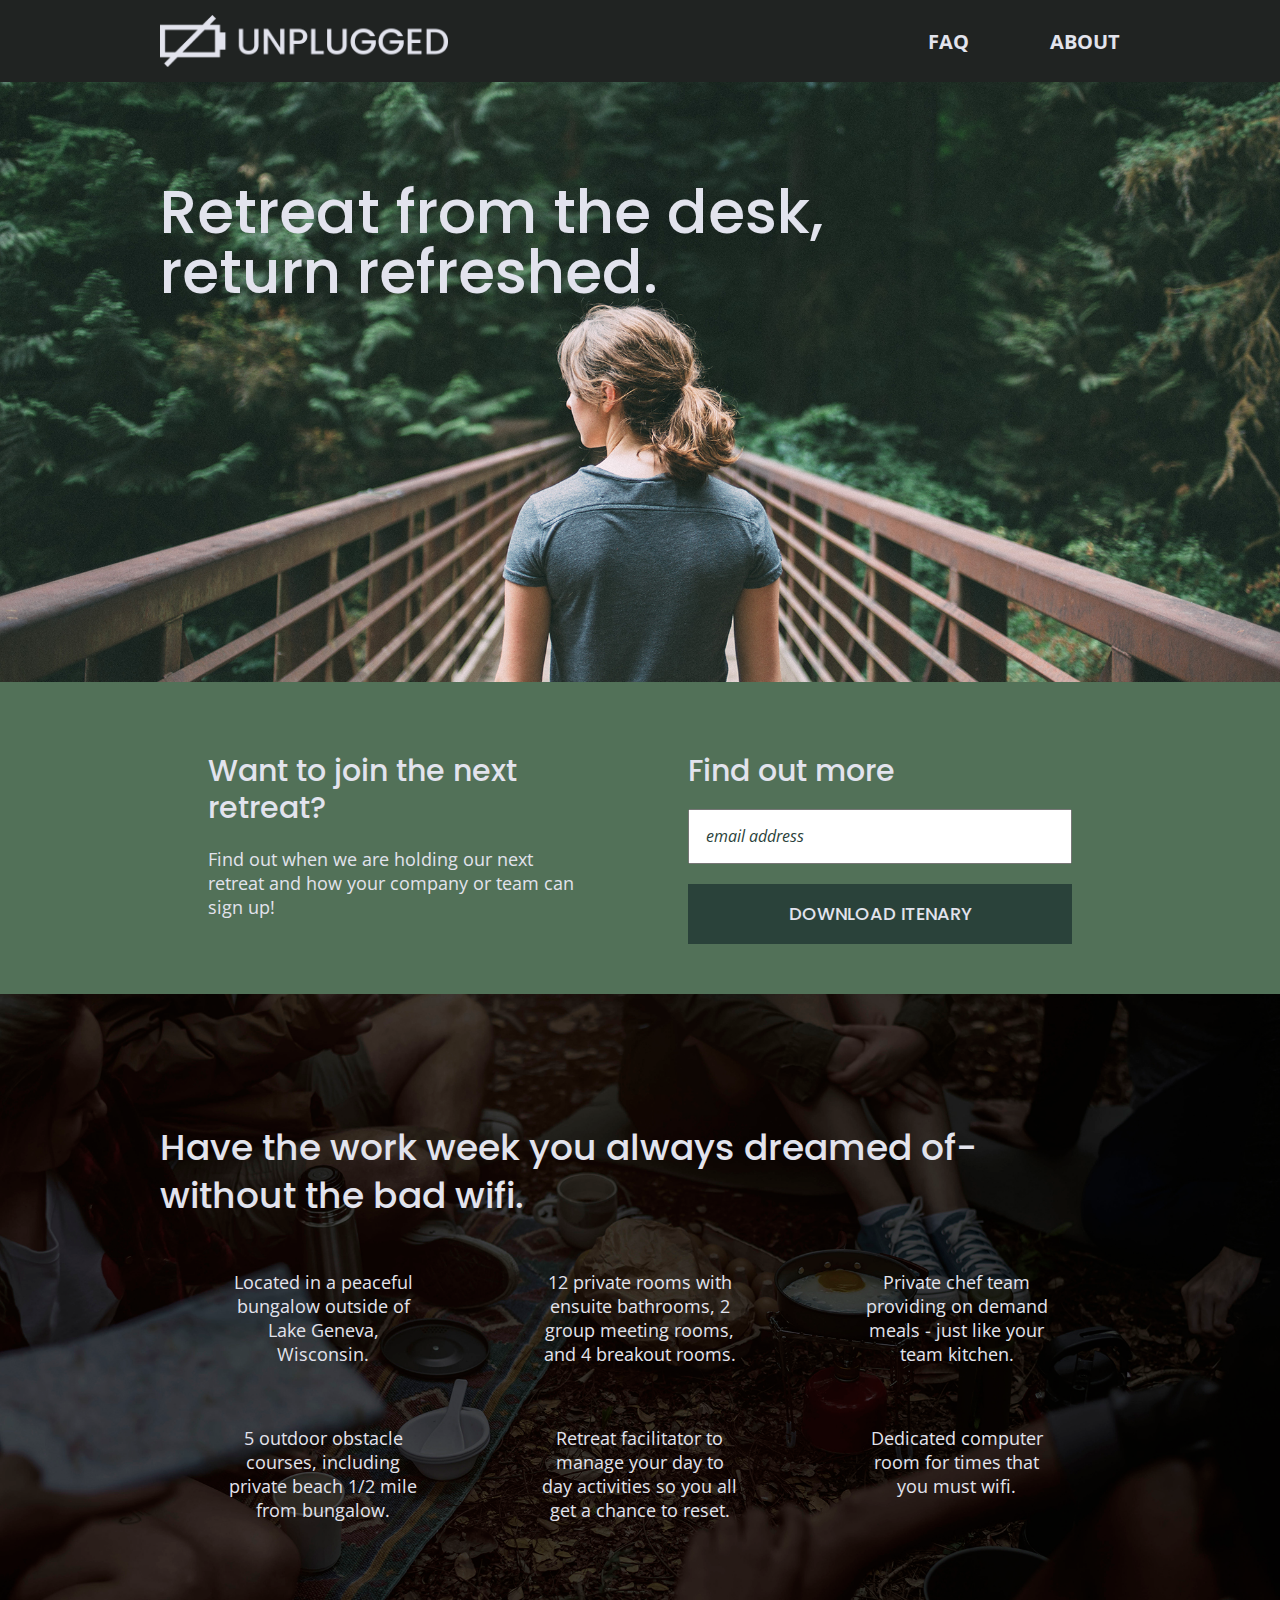
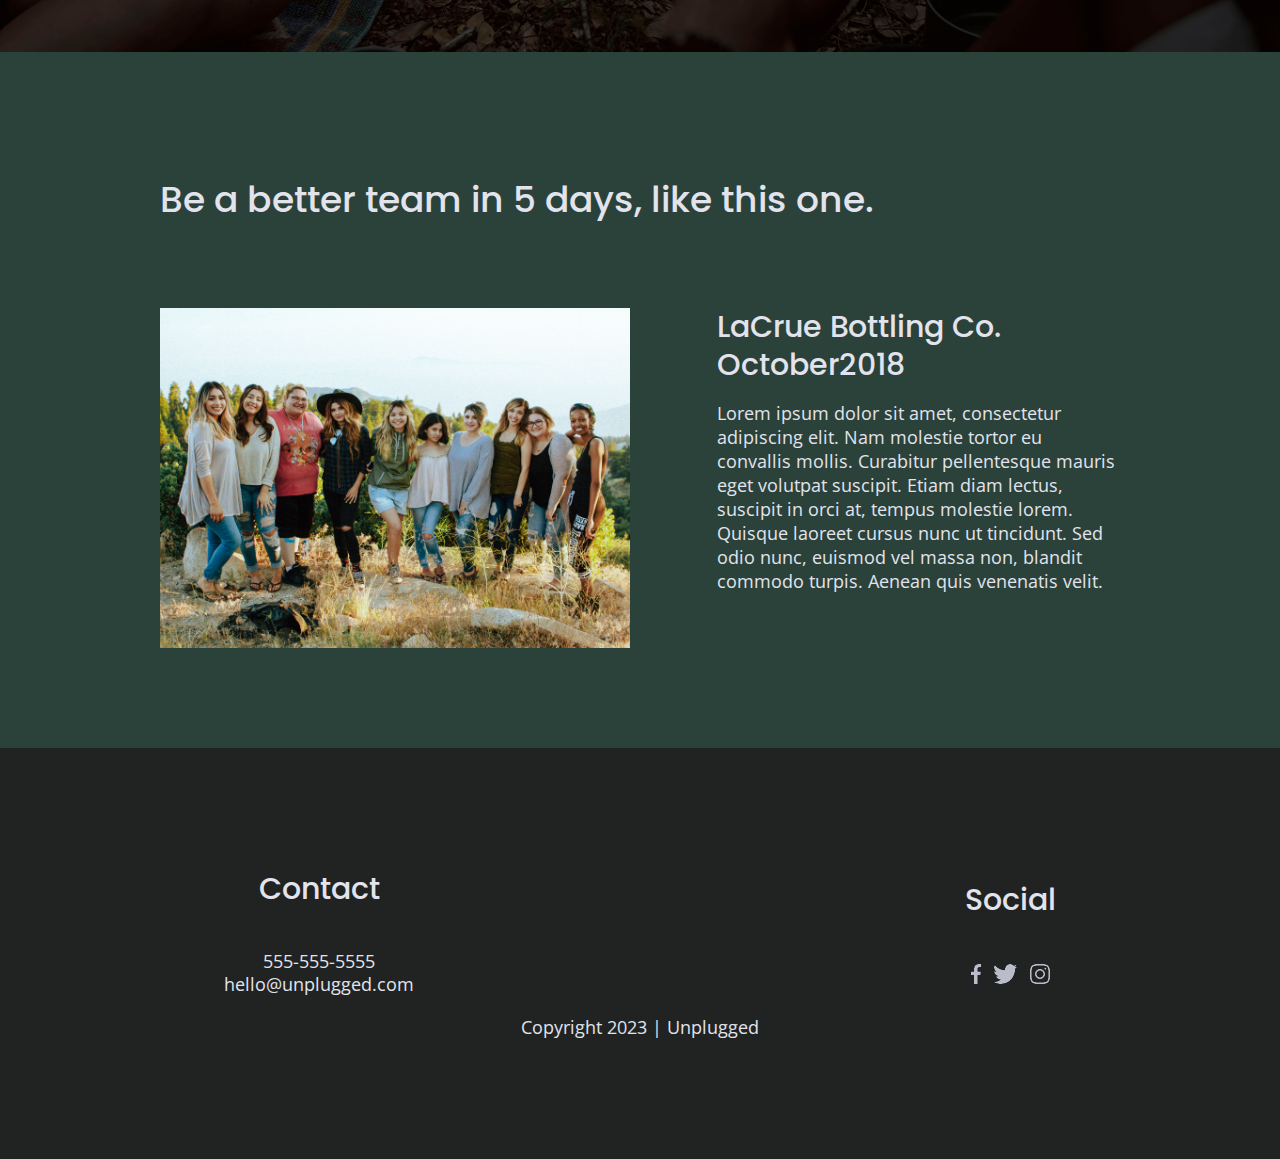
==== commit 67e5791e: "add responsive feature icon" ====
--- a/index.html
+++ b/index.html
@@ -14,6 +14,9 @@
 
   <link rel="stylesheet" href="css/normalize.css">
   <link rel="stylesheet" href="css/main.css">
+  
+  <!-- FontAwesome CDN version 5.5 -->
+  <link rel="stylesheet" href="https://use.fontawesome.com/releases/v5.5.0/css/all.css" integrity="sha384-B4dIYHKNBt8Bc12p+WXckhzcICo0wtJAoU8YZTY5qE0Id1GSseTk6S+L3BlXeVIU" crossorigin="anonymous">
   <link href="https://fonts.googleapis.com/css?family=Open+Sans:400,700|Poppins:500,700" rel="stylesheet">
 </head>
 
@@ -71,6 +74,7 @@
         <div class="features-items">
           <article>
             <p class="fontawesome-icon">
+              <i class="fas fa-campground"></i>
             </p>
             <p class="features-item-description">
               Located in a peaceful bungalow outside of Lake Geneva, Wisconsin.
@@ -78,6 +82,7 @@
           </article>
           <article>
             <p class="fontawesome-icon">
+              <i class="fas fa-bed"></i>
             </p>
             <p class="features-item-description">
               12 private rooms with ensuite bathrooms, 2 group meeting rooms, and 4 breakout rooms.
@@ -85,6 +90,7 @@
           </article>
           <article>
             <p class="fontawesome-icon">
+              <i class="fas fa-utensils"></i>
             </p>
             <p class="features-item-description">
               Private chef team providing on demand meals - just like your team kitchen.
@@ -92,6 +98,7 @@
           </article>
           <article>
             <p class="fontawesome-icon">
+              <i class="fas fa-shoe-prints"></i>
             </p>
             <p class="features-item-description">
               5 outdoor obstacle courses, including private beach 1/2 mile from bungalow.
@@ -99,6 +106,7 @@
           </article>
           <article>
             <p class="fontawesome-icon">
+              <i class="fas fa-smile"></i>
             </p>
             <p class="features-item-description">
               Retreat facilitator to manage your day to day activities so you all get a chance to reset.
@@ -106,11 +114,12 @@
           </article>
           <article>
             <p class="fontawesome-icon">
+              <i class="fas fa-wifi"></i>
             </p>
             <p class="features-item-description">
               Dedicated computer room for times that you must wifi.
             </p>
-          </article>
+          </z >
         </div>
       </div>
     </section>
--- a/css/main.css
+++ b/css/main.css
@@ -10,821 +10,867 @@
    Base styles: opinionated defaults
    ========================================================================== */
 
-html {
-  color: #222;
-  font-size: 1em;
-  line-height: 1.4;
-}
-
-/*
- * Remove text-shadow in selection highlight:
- * https://twitter.com/miketaylr/status/12228805301
- *
- * Vendor-prefixed and regular ::selection selectors cannot be combined:
- * https://stackoverflow.com/a/16982510/7133471
- *
- * Customize the background color to match your design.
- */
-
-::-moz-selection {
-  background: #b3d4fc;
-  text-shadow: none;
-}
-
-::selection {
-  background: #b3d4fc;
-  text-shadow: none;
-}
-
-/*
- * A better looking default horizontal rule
- */
-
-hr {
-  display: block;
-  height: 1px;
-  border: 0;
-  border-top: 1px solid #ccc;
-  margin: 1em 0;
-  padding: 0;
-}
-
-/*
- * Remove the gap between audio, canvas, iframes,
- * images, videos and the bottom of their containers:
- * https://github.com/h5bp/html5-boilerplate/issues/440
- */
-
-audio,
-canvas,
-iframe,
-img,
-svg,
-video {
-  vertical-align: middle;
-}
-
-/*
- * Remove default fieldset styles.
- */
-
-fieldset {
-  border: 0;
-  margin: 0;
-  padding: 0;
-}
-
-/*
- * Allow only vertical resizing of textareas.
- */
-
-textarea {
-  resize: vertical;
-}
-
-/* ==========================================================================
-   Browser Upgrade Prompt
-   ========================================================================== */
-
-   .browserupgrade {
-    margin: 0.2em 0;
-    background: #ccc;
-    color: #000;
-    padding: 0.2em 0;
-  }  
-
-/* ==========================================================================
-   Author's custom styles
-   ========================================================================== */
-   /*General Styles */
-   html{
-    font-size: 16px;
-   }
-
-   body{
-    font-family: 'Open Sans', sans-serif;
+   html {
+    color: #222;
     font-size: 1em;
-    text-align: left; 
-    color: #e2e3ed;
-   }
-
-   ul,
-   ol{
-    list-style-type: none;
+    line-height: 1.4;
+  }
+  
+  /*
+   * Remove text-shadow in selection highlight:
+   * https://twitter.com/miketaylr/status/12228805301
+   *
+   * Vendor-prefixed and regular ::selection selectors cannot be combined:
+   * https://stackoverflow.com/a/16982510/7133471
+   *
+   * Customize the background color to match your design.
+   */
+  
+  ::-moz-selection {
+    background: #b3d4fc;
+    text-shadow: none;
+  }
+  
+  ::selection {
+    background: #b3d4fc;
+    text-shadow: none;
+  }
+  
+  /*
+   * A better looking default horizontal rule
+   */
+  
+  hr {
+    display: block;
+    height: 1px;
+    border: 0;
+    border-top: 1px solid #ccc;
+    margin: 1em 0;
+    padding: 0;
+  }
+  
+  /*
+   * Remove the gap between audio, canvas, iframes,
+   * images, videos and the bottom of their containers:
+   * https://github.com/h5bp/html5-boilerplate/issues/440
+   */
+  
+  audio,
+  canvas,
+  iframe,
+  img,
+  svg,
+  video {
+    vertical-align: middle;
+  }
+  
+  /*
+   * Remove default fieldset styles.
+   */
+  
+  fieldset {
+    border: 0;
     margin: 0;
     padding: 0;
-   }
-
-   a{
-    color: #e2e3ed;
-    text-decoration: none;
-   }
-
-   h2{
-    font-family: 'Poppins', sans-serif;
-    font-size: 1.875em;
-    font-weight: 500;
-    margin: 0;
-   }
-
-   h3,
-   h4{
-    font-family: 'Poppins', sans-serif;
-    margin: 20px 0;
-    font-size: 1.125em;
-    font-weight: 500;
-   }
-
- 
-
-   p{
-    font-size: 0.875em;
-    line-height: 1.285;
-   }
-
-   address{
-    font-style: normal;
-   }
-
-   .content-wrapper{
-    width: 90%;
-    margin: 50px 0;
-  }
-  
-  header{
+  }
+  
+  /*
+   * Allow only vertical resizing of textareas.
+   */
+  
+  textarea {
+    resize: vertical;
+  }
+  
+  /* ==========================================================================
+     Browser Upgrade Prompt
+     ========================================================================== */
+  
+     .browserupgrade {
+      margin: 0.2em 0;
+      background: #ccc;
+      color: #000;
+      padding: 0.2em 0;
+    }  
+  
+  /* ==========================================================================
+     Author's custom styles
+     ========================================================================== */
+     /* General Styles */
+     html {
+      font-size: 1rem;
+     }
+  
+     body {
+      font-size: 1em;
+      font-family: 'Open Sans', sans-serif;
+      color: #e2e3ed;
+      text-align: left; 
+     }
+  
+     ul,
+     ol {
+      list-style-type: none;
+      margin: 0;
+      padding: 0;
+     }
+  
+     a {
+      color: #e2e3ed;
+      text-decoration: none;
+     }
+  
+     h2 {
+      font-family: 'Poppins', sans-serif;
+      font-weight: 500;
+      font-size: 1.875em;
+     }
+  
+     h3,
+     h4 {
+      font-family: 'Poppins', sans-serif;
+      font-weight: 500;
+      font-size: 1.125em; 
+      margin: 20px 0;
+     } 
+
+     p {
+      font-size: .875em;
+      line-height: 1.285;
+     }
+
+     img {
+      width: 100%;
+    }
+
+    figure {
+      margin: 0;
+    }
+
+     address {
+      font-style: normal;
+     }
+
+     .content-wrapper {
+      width: 90%;
+      margin: 50px 0;
+    }
+  
+   /* -------------------- Base Header - Footer Styles -------------------- */
+   
+   header {
     display: flex;
     justify-content: center;
     padding: 15px 0;
     background-color: #202322;
-  }
-
-  header .content-wrapper{
-    margin: 0;
+    }
+
+    header .content-wrapper {
+      margin: 0;
+      display: flex;
+      justify-content: center;
+      align-items: center;
+      flex-flow: row wrap;
+    }
+
+    header figure {
+      width: 60%;
+     }
+
+    .header-divider {
+      background: #3a3a3a;
+      height: 1px;
+      width: 100%;
+      margin: 10px 0 20px 0;
+    }
+  
+    header nav {
+      width: 60%;
+      font-size: 1.125em;
+      font-weight: 700;
+      text-transform: uppercase;
+    }
+
+    header nav ul {
+      width: 100%;
+      display: flex;
+      justify-content: space-around;
+    }
+  
+    header nav ul li {
+      font-size: 1.125em;
+    }
+    
+    footer { 
+      display: flex;
+      flex-direction: column;
+      align-items: center;
+      text-align: center;
+      background-color: #202322;
+    }
+
+    footer p {
+      margin: 0;
+    }
+
+    footer .content-wrapper {
+      width: 55%;
+    }
+
+    footer .contact {
+      margin-bottom: 50px;
+    } 
+
+    footer .social-icons {
+      display: flex;
+      justify-content: space-around;
+      align-items: center;
+    }
+
+    footer .social-icons p {
+      display: flex;
+      justify-content: center;
+      align-items: center;
+    }
+
+    footer .copyright {
+      margin: 20px 0;
+    }
+
+  /* -------------------- Mobile Styles - Homepage -------------------- */
+
+/* Hero Area */
+
+    .hero-area {
+      background: url(../img/unplugged-retreat.jpg);
+      background-size: cover;
+      background-position: center;
+      min-height: 500px;
+      display: flex;
+      justify-content: center;
+    }
+
+     .hero-area h1 {
+      font-size: 2.25em;
+      font-family: 'Poppins', Helvetica, Arial, sans-serif;
+      font-weight: 500;
+      line-height: 1.2;
+     }
+   
+  /* Aside */
+
+  aside {
+    background-color: #527158;
     display: flex;
     justify-content: center;
-    align-items: center;
-    flex-flow: row wrap;
-  }
-
-  .header-divider{
+  }
+
+  aside .form {
+    margin-top: 30px;
+  }
+
+  input[type=text] {
+    box-sizing: border-box;
     width: 100%;
-    height: 1px;
-    margin: 10px 0 20px 0;
-    background-color:#3a3a3a
-  }
-  img{
+    color: #2a423a;
+    font-style: italic;
+    padding: 1em;
+  }
+
+  input[type=button] {
     width: 100%;
-  }
-  figure{
-    margin: 0;
-  }
-  header figure{
-    width: 30%;
+    padding: 20px 0;
+    margin-top: 20px;
+    background-color: #2a423a;
+    font-family: 'Poppins', Helvetica, Arial, sans-serif;
+    font-weight: 500;
+    font-size: 1.125em;
+    color: #e2e3ed;
+    border: none;
+    text-align: center;
+    text-transform: uppercase;
+  }
+
+  /* Features */
+
+  .features {
+    background: url('../img/unplugged-retreat-features.jpg');
+    background-size: cover;
+    background-position: center;
     display: flex;
     justify-content: center;
-    text-align: center;
+  }
+  
+  .features h2 {
+    margin-bottom: 60px;
+  }
+  
+  .features article {
+    width: 63%;
+    margin: 30px 0;
+  }
+  
+  .features .features-items {
+    display: flex;
+    justify-content: center;
+    align-items: flex-start;
     flex-flow: row wrap;
    }
-
-  header nav{
-    width: 60%;
-    font-size: 1.125em;
-    font-weight: 700;
-    text-transform: uppercase;
-  }
-  
-  header nav ul{
-    display: flex;
-    justify-content: space-around;
+  
+  .features i {
+    font-size: 3.75em;
+    margin-bottom: 40px;
+  }
+  
+  .features p {
+    text-align: center;
+    margin: 0;
+  }
+  
+  /* Reviews */
+
+  .reviews {
+    background-color: #2a423a;
+    display: flex;
+    justify-content: center;
+  }
+  
+  .reviews h2 {
+    margin-bottom: 40px;
+    line-height: 1;
+  }
+  
+  .reviews h3 {
+    width: 55%;
+    margin: 20px 0;
+  }
+  
+  /* ==========================================================================
+     About Page
+     ========================================================================== */
+  
+     .mission {
+    background-color: #527158;
+    display: flex;
+    justify-content: center;
+  }
+
+  .map figure {
     width: 100%;
-  }
-
-  header nav ul li{
-    font-size: 1.125em;
-  }
-  
-  footer{
-    display: flex;
-    flex-direction: column;
-    align-items: center;
-    text-align: center;
-    background-color: #202322;
-  }
-
-  footer p{
+    height: 0;
+    padding-bottom: 125%;
+    overflow: hidden;
+    position: relative;
+  } 
+
+  .map iframe {
+    width: 100%;
+    height: 100%;
+    position: absolute;
+    top: 0;
+    left: 0;
+  }
+   
+  .contact-section {
+    background-color: #2a423a;
+    display: flex;
+    justify-content: center;
+  }
+
+  .contact-content p {
     margin: 0;
   }
   
-  footer .content-wrapper{
-    width: 55%;
-  }
-
-  footer .contact{
+  /* ==========================================================================
+     FAQ Page
+     ========================================================================== */
+  
+     .faq {
+    background-color: #527158;
+    display: flex;
+    justify-content: center;
+  }
+
+  .faq .content-wrapper {
+    display: flex;
+    justify-content: center;
+    align-items: flex-start;
+    flex-flow: row wrap;
+    margin: 50px 0 0 0;
+  }
+
+  .faq h2 {
+    margin-bottom: 40px;
+    line-height: 1;
+   }
+
+   .faq-content {
     margin-bottom: 50px;
   }
-  
-  footer .social-icons{
-    display: flex;
-    justify-content: space-around;
-    align-items: center;
-  }
-  
-  footer .social{
-    margin:50px 0;
-  }
-
-  footer .social-icons p{
-    display: flex;
-    justify-content: center;
-    align-items: center;
-    background-color: #527158;
-    border-radius: 50%;
-    height: 40px;
-    width: 40px;
-  }
-  
-  footer .copyright{
-    margin: 20px 0;
-  }
-
-  .hero-area{
-    display: flex;
-    justify-content: center;
-    flex-flow: row wrap;
-    background-image: url(../img/unplugged-retreat.jpg);
-    background-size: cover;
-    background-repeat: no-repeat;
-    background-position: center;
-    min-height: 500px;
-  }
-
-   .hero-area h1{
-    font-family: 'Poppins', Helvetica, Arial, sans-serif;
-    font-size: 2.25em;
-    line-height: 43px;
-    font-weight: 500;
+
+   .faq-content h4 {
+    line-height: 1.333;
    }
- 
-   .reviews h2, .faq h2{
-    line-height: 30px;
-   }
-
-   .faq-content h4{
-    line-height: 24px;
-   }
-
-   nav{
-    font-size: 1.125em;
-    font-weight: bold;
-   }
-/*------------------Mobile Style - Homepage----------------------------------*/
-
-
-aside{
-  display: flex;
-  justify-content: center;
-  background-color: #527158;
-}
-
-aside .form{
-  margin-top: 30px;
-}
-
-input[type=text]{
-  box-sizing: border-box;
-  width: 100%;
-  color: #2a423a;
-  font-style: italic;
-  padding: 1em;
-}
-
-input[type=button]{
-  width: 100%;
-  padding: 20px 0;
-  margin-top: 20px;
-  background-color: #2a423a;
-  font-family: 'Poppins',  Helvetica, Arial, sans-serif;
-  font-weight: 500;
-  font-size: 1.125em;
-  color: #e2e3ed;
-  border: none;
-  text-align: center;
-}
-.features{
-  display: flex;
-  justify-content: center;
-  background-image: url(../img/unplugged-retreat-features.jpg);
-  background-size: cover;
-  background-repeat: no-repeat;
-  background-position: center;
-}
-
-.features h2{
-  margin-bottom: 60px;
-}
-
-.features article{
-  width: 63%;
-  margin: 30px 0;
-}
-
-.features .features-items{
- display: flex;
- justify-content: center;
- align-items: flex-start;
- flex-flow: row wrap;
-}
-
-.features p{
-  margin: 0;
-}
-
-/* Reviews */
-.reviews{
-  display: flex;
-  justify-content: center;
-  background-color: #2a423a;
-}
-
-.reviews h2{
-  margin-bottom: 40px;
-}
-
-.reviews h3{
-  width: 55%;
-  margin: 20px 0;
-}
-/* ==========================================================================
-   About Page
-   ========================================================================== */
-.mission{
-  display: flex;
-  justify-content: center;
-  background-color:#527158 ;
-}
-
-.contact-section{
-  display: flex;
-  justify-content: center;
-  background-color: #2a423a;
-}
-
-.contact-section p{
-  margin:0;
-}
-
-/* ==========================================================================
-   FAQ Page
-   ========================================================================== */
-.faq{
-  display: flex;
-  justify-content: center;
-  background-color:#527158 ;
-}
-
-.faq .content-wrapper{
-  display: flex;
-  justify-content: center;
-  align-items: flex-start;
-  flex-flow: row wrap;
-  margin:50px 0 0 0;
-}
-
-.faq h2{
-  margin-bottom: 40px;
-}
-
-.faq-content{
-  margin-bottom: 50px;
-}
-
-/* ==========================================================================
-   Helper classes
-   ========================================================================== */
-/*
- * Hide visually and from screen readers
- */
-
-.hidden,
-[hidden] {
-  display: none !important;
-}
-
-/*
- * Hide only visually, but have it available for screen readers:
- * https://snook.ca/archives/html_and_css/hiding-content-for-accessibility
- *
- * 1. For long content, line feeds are not interpreted as spaces and small width
- *    causes content to wrap 1 word per line:
- *    https://medium.com/@jessebeach/beware-smushed-off-screen-accessible-text-5952a4c2cbfe
- */
-
-.sr-only {
+    
+  /* ==========================================================================
+     Helper classes
+     ========================================================================== */
+  
+     /*
+   * Hide visually and from screen readers
+   */
+  
+  .hidden {
+    display: none !important;
+  }
+  
+  /*
+   * Hide only visually, but have it available for screen readers:
+   * https://snook.ca/archives/html_and_css/hiding-content-for-accessibility
+   *
+   * 1. For long content, line feeds are not interpreted as spaces and small width
+   *    causes content to wrap 1 word per line:
+   *    https://medium.com/@jessebeach/beware-smushed-off-screen-accessible-text-5952a4c2cbfe
+   */
+  
+  
+.visuallyhidden {
   border: 0;
-  clip: rect(0, 0, 0, 0);
+  clip: rect(0 0 0 0);
   height: 1px;
   margin: -1px;
   overflow: hidden;
   padding: 0;
   position: absolute;
+  width: 1px;
   white-space: nowrap;
-  width: 1px;
   /* 1 */
 }
 
 /*
- * Extends the .sr-only class to allow the element
+ * Extends the .visuallyhidden class to allow the element
  * to be focusable when navigated to via the keyboard:
  * https://www.drupal.org/node/897638
  */
 
-.sr-only.focusable:active,
-.sr-only.focusable:focus {
+.visuallyhidden.focusable:active,
+.visuallyhidden.focusable:focus {
   clip: auto;
   height: auto;
   margin: 0;
   overflow: visible;
   position: static;
+  width: auto;
   white-space: inherit;
-  width: auto;
-}
-
-/*
- * Hide visually and from screen readers, but maintain layout
- */
-
-.invisible {
-  visibility: hidden;
-}
-
-/*
- * Clearfix: contain floats
- *
- * For modern browsers
- * 1. The space content is one way to avoid an Opera bug when the
- *    `contenteditable` attribute is included anywhere else in the document.
- *    Otherwise it causes space to appear at the top and bottom of elements
- *    that receive the `clearfix` class.
- * 2. The use of `table` rather than `block` is only necessary if using
- *    `:before` to contain the top-margins of child elements.
- */
-
-.clearfix::before,
-.clearfix::after {
-  content: " ";
-  display: table;
-}
-
-.clearfix::after {
-  clear: both;
-}
-
-
-/* ==========================================================================
-   Print styles.
-   Inlined to avoid the additional HTTP request:
-   https://www.phpied.com/delay-loading-your-print-css/
+  }
+  
+  /*
+   * Hide visually and from screen readers, but maintain layout
+   */
+  
+  .invisible {
+    visibility: hidden;
+  }
+  
+  /*
+   * Clearfix: contain floats
+   *
+   * For modern browsers
+   * 1. The space content is one way to avoid an Opera bug when the
+   *    `contenteditable` attribute is included anywhere else in the document.
+   *    Otherwise it causes space to appear at the top and bottom of elements
+   *    that receive the `clearfix` class.
+   * 2. The use of `table` rather than `block` is only necessary if using
+   *    `:before` to contain the top-margins of child elements.
+   */
+  
+  .clearfix:before,
+  .clearfix:after {
+    content: " ";
+  /* 1 */
+    display: table;
+  /* 2 */
+  }
+  
+  .clearfix:after {
+    clear: both;
+  }
+  
+ /* ==========================================================================
+   EXAMPLE Media Queries for Responsive Design.
+   These examples override the primary ('mobile first') styles.
+   Modify as content requires.
    ========================================================================== */
-@media screen and (min-width:768px) {
-  /*Tablet styles here*/
-  .content-wrapper{
-    max-width: 640px;
-    margin: 100px 0;
-  }
-
-h1{
-  font-size: 3em;
-  line-height: 48px;
-}
-
-h2{
-  font-size: 2.25em;
-  line-height: 48px;
-}
-
-h3{
-  font-size: 1.5em;
-  line-height:30px;
-}
-
-footer h4, .contact h4{
-  font-size: 1.5em;
-}
-
-footer p{
-  line-height: 18px;
-}
-
-footer .copyright{
-  margin-top:100px;
-}
-
-.faq h4, .faq p{
-  font-size: 0.875em;
-  line-height: 15.75px;
-}
-
-
-
-  header{
+
+   @media only screen and (min-width:768px) {
+    /*Tablet styles here*/
+
+      /* General styles */
+  .content-wrapper {
+      max-width: 640px;
+      margin: 100px 0;
+  }
+
+  h2 {
+    font-size: 2.25em;
+    line-height: 1.333;
+  }
+
+  h3 {
+    font-size: 1.5em;
+    line-height: 1.25;
+  }
+  
+  /* Header */
+  header {
     padding: 33px 0;
   }
 
-  header .content-wrapper{
+  header .content-wrapper {
     width: 100%;
     justify-content: space-between;
   }
 
-  header nav{
+  header figure {
+    width: 30%;
+  }
+
+  header nav {
     width: 20%;
   }
-  header nav ul{
+
+  header nav ul {
     justify-content: space-between;
   }
 
-  .header-divider{
+  .header-divider {
     display: none;
   }
-
-  aside .content-wrapper{
+  
+  /* Hero Area */
+
+  .hero-area {
+    min-height: 600px;
+  }
+  
+  .hero-area h1 {
+    font-size: 3em;
+    line-height: 1;
+    margin: 0;
+  }
+  
+  /* Aside */
+  aside .content-wrapper {
     margin: 50px 0;
     display: flex;
     justify-content: space-between;
     align-content: flex-start;
   }
-
+  
   aside .content-wrapper .form-description,
-  aside .content-wrapper .form{
+  aside .content-wrapper .form {
     width: 40%;
-    margin:0;
-  }
-
-  .features article{
-    display: flex;
-    justify-content: center;
-    text-align: center;
-    flex-wrap: column wrap;
+    margin: 0;
+  }
+  
+  /* Features */
+
+  .features h2 {
+    margin-bottom: 20px;
+  }
+  
+  .features article {
+    display: flex;
+    align-items: center;
+    flex-flow: column wrap;
     flex-basis: 50%;
   }
-
-  .features .features-item-description{
+  
+  .features .features-item-description {
     width: 62%;
   }
-
-
-  .reviews article{
+  
+  /* Reviews */
+  .reviews article {
     display: flex;
     justify-content: space-between;
   }
-
-  .reviews article div, 
-  .reviews figure{
+  
+  .reviews h2 {
+    width: 85%;
+  }
+  
+  .reviews article figure,
+  .reviews article div {
     width: 49%;
   }
-
-  .reviews h3{
-    width: 100%;
-    margin: 20px 0;
-  }
-
-  .reviews img{
-    width: 100%;
-    margin: 20px 0;
-    overflow-clip-margin: content-box;
-    overflow: clip;
-  }
-
-
-  footer .content-wrapper{
+  
+  .reviews h3 {
+    width: 75%;
+    margin: 0;
+  }
+  
+  /* Footer */
+  footer .content-wrapper {
     width: 65%;
   }
 
-  footer .social-icons{
-    display: flex;
-    justify-content: space-around;
-    text-align: center;
-  }
-  footer .contact{
-    margin-bottom: 0;
-  }
-
-  .footer-content{
+  footer .footer-content {
     display: flex;
     justify-content: space-between;
     align-items: center;
-  }
-
-  footer .contact,
-  footer .social{
-    width: 35%;
-  }
-
-  footer .copyright{
+    flex-direction: row;
+  } 
+
+  footer .contact {
+    margin-bottom: 0;
+  }
+
+  footer h4 {
+    font-size: 1.5em;
+    margin-bottom: 40px;
+  }
+  
+  footer p {
+    line-height: 1.285;
+  }
+
+  footer .copyright {
     width: 100%;
-  }
-
-/* ==========================================================================
-   About Page
-   ========================================================================== */
-
-  .mission-content{
-    display: flex;
-    justify-content: space-between;
-    align-items: flex-start;
-    padding-top: 20px;
-  }
-
-  .mission-content p{
-    width: 45%;
-  }
-
-  .contact-section .contact-wrapper h2{
-    width: 80%;
-  }
-
-  .contact-content{
-    display: flex;
-    justify-content: space-between;
-    align-items: flex-start;
-  }
-
-  /*
-  ====================================
-  FAQ
-  ====================================
-  */
-
-  .faq .contact-wrapper{
-    justify-content: space-between;
-  }
-
-  .faq-content{
-    flex-basis: 45%;
-  }
-
-  .faq h2{
-    width: 100%;
-  }
-}
-
-@media only screen and (min-width:1200px) {
-  /*Desktop styles here*/
-  h1{
-    font-size: 3.75em;
-  }
-
-  h2{
-    font-size: 2.25em;
-  }
-
-  .faq h2, .mission h2{
-    font-size: 3em;
-  }
-
-  h3, h4{
-    font-size: 1.875em;
-  }
-
-  .faq h4{
-    font-size: 1.125em;
-    line-height: 18px;
-  }
-
-  p{
-    font-size: 1.125em;
-    line-height: 24px;
-  }
-  /* General styles */
-  .content-wrapper {
-    width: 960px;
-  }
-
+  }  
+  
+  /* ==========================================================================
+     About Page
+     ========================================================================== */
+  
+    .mission-content {
+      display: flex;
+      justify-content: space-between;
+      align-items: flex-start;
+      padding-top: 20px;
+    }
+  
+    .mission-content p {
+      width: 45%;
+    }
+  
+    .map figure {
+      padding-bottom: 45.5%;
+    }
+  
+    .contact-section .content-wrapper h2 {
+      width: 80%;
+    }
+  
+    .contact-content {
+      display: flex;
+      justify-content: space-between;
+      align-items: flex-start;
+    }
+  
+    .contact-content h4 {
+      font-size: 1.5em;
+    }
+
+   /* ==========================================================================
+   FAQ Page
+   ========================================================================== */  
+    .faq .content-wrapper {
+      justify-content: space-between;
+    }
+     
+    .faq-content {
+      flex-basis: 45%;
+    }
+  
+    .faq h2 {
+      width: 100%;
+    }
+  
+    .faq h4, 
+    .faq p {
+      font-size: .875em;
+      line-height: 1.125;
+    }
+  }
+  
+  @media only screen and (min-width:1200px) {
+    /*Desktop styles here*/
+
+    /* General styles */
+    .content-wrapper {
+      max-width: 960px;
+    }
+  
   /* Header */
-  header {
-    padding: 15px 0;
-  }
-
-  /* Hero */
-  .hero-area h1 {
-    width: 80%;
-  }
-
-  /* Aside */
-  aside .content-wrapper {
-    justify-content: space-around;
-  }
-
-  aside .content-wrapper .form-description,
-  aside .content-wrapper .form {
-    width: 30%;
-  }
-
-  /* Features */
-
-  .features h2 {
-    width: 90%;
-  }
-
-  .features article {
-    flex-basis: 33%;
-  }
-
-  /* Reviews */
-  .reviews article div {
-    width: 42%;
-  }
-
+    header {
+      padding: 15px 0;
+    }
+
+    h2 {
+      font-size: 2.25em;
+    }
+     
+    h3, 
+    h4 {
+      font-size: 1.875em;
+    }
+     
+    p {
+      font-size: 1.125em;
+      line-height: 1.333;
+    } 
+
+    /* Hero */
+    .hero-area h1 {
+      font-size: 3.75em;
+      width: 80%;
+    }
+  
+    /* Aside */
+    aside .content-wrapper {
+      justify-content: space-around;
+    }
+  
+    aside .content-wrapper .form-description,
+    aside .content-wrapper .form {
+      width: 40%;
+    }
+  
+    .form-description p {
+      font-size: 1.125em;
+    }
+
+    /* Features */
+
+
+    .features h2 {
+      width: 90%;
+    }
+  
+    .features article {
+      flex-basis: 33%;
+    }
+  
+    /* Reviews */
+
+    .reviews h2 {
+      padding-bottom: 50px;
+    }
+  
+    .reviews article div {
+      width: 42%;
+    }
+
+    footer h4 {
+      font-size: 1.875em;
+    }
+  
+    /* ==========================================================================
+    About Page
+    ========================================================================== */
+  .map figure {
+    padding-bottom: 37.5%;
+  }
+    .mission h2,
+    .contact-section .content-wrapper h2 {
+      width: 95%;
+      font-size: 3em;
+    }
+  
+    .contact-content h4 {
+      font-size: 1.875em;
+    }
+  
+    /* ==========================================================================
+    FAQ Page
+    ========================================================================== */
+    .faq h2 {
+      width: 100%;
+      font-size: 3em;
+    }
+  
+    .faq h4,
+    .faq p {
+      font-size: 1.125em;
+      line-height: 1;
+    }
+  }
+  
   /* ==========================================================================
-  About Page
-  ========================================================================== */
-
-  .mission h2,
-  .contact-section .content-wrapper h2 {
-    width: 95%;
-  }
-
-  /* ==========================================================================
-  FAQ Page
-  ========================================================================== */
-  .faq h2 {
-    width: 100%;
-  }
-
-}
-
-/* ==========================================================================
-   Print styles.
-   Inlined to avoid the additional HTTP request:
-   https://www.phpied.com/delay-loading-your-print-css/
-   ========================================================================== */
-
-@media print {
-
-  *,
-  *:before,
-  *:after {
-    background: transparent !important;
-    color: #000 !important;
-    /* Black prints faster */
-    -webkit-box-shadow: none !important;
-    box-shadow: none !important;
-    text-shadow: none !important;
-  }
-
-  a,
-  a:visited {
-    text-decoration: underline;
-  }
-
-  a[href]:after {
-    content: " ("attr(href) ")";
-  }
-
-  abbr[title]:after {
-    content: " ("attr(title) ")";
-  }
-
-  /*
-     * Don't show links that are fragment identifiers,
-     * or use the `javascript:` pseudo protocol
-     */
-  a[href^="#"]:after,
-  a[href^="javascript:"]:after {
-    content: "";
-  }
-
-  pre {
-    white-space: pre-wrap !important;
-  }
-
-  pre,
-  blockquote {
-    border: 1px solid #999;
-    page-break-inside: avoid;
-  }
-
-  /*
-     * Printing Tables:
-     * http://css-discuss.incutio.com/wiki/Printing_Tables
-     */
-  thead {
-    display: table-header-group;
-  }
-
-  tr,
-  img {
-    page-break-inside: avoid;
-  }
-
-  p,
-  h2,
-  h3 {
-    orphans: 3;
-    widows: 3;
-  }
-
-  h2,
-  h3 {
-    page-break-after: avoid;
-  }
-}
+     Print styles.
+     Inlined to avoid the additional HTTP request:
+     https://www.phpied.com/delay-loading-your-print-css/
+     ========================================================================== */
+  
+  @media print {
+  
+    *,
+    *:before,
+    *:after {
+      background: transparent !important;
+      color: #000 !important;
+      /* Black prints faster */
+      -webkit-box-shadow: none !important;
+      box-shadow: none !important;
+      text-shadow: none !important;
+    }
+  
+    a,
+    a:visited {
+      text-decoration: underline;
+    }
+  
+    a[href]:after {
+      content: " ("attr(href) ")";
+    }
+  
+    abbr[title]:after {
+      content: " ("attr(title) ")";
+    }
+  
+    /*
+       * Don't show links that are fragment identifiers,
+       * or use the `javascript:` pseudo protocol
+       */
+    a[href^="#"]:after,
+    a[href^="javascript:"]:after {
+      content: "";
+    }
+  
+    pre {
+      white-space: pre-wrap !important;
+    }
+  
+    pre,
+    blockquote {
+      border: 1px solid #999;
+      page-break-inside: avoid;
+    }
+  
+    /*
+       * Printing Tables:
+       * http://css-discuss.incutio.com/wiki/Printing_Tables
+       */
+    thead {
+      display: table-header-group;
+    }
+  
+    tr,
+    img {
+      page-break-inside: avoid;
+    }
+  
+    p,
+    h2,
+    h3 {
+      orphans: 3;
+      widows: 3;
+    }
+  
+    h2,
+    h3 {
+      page-break-after: avoid;
+    }
+  }
+  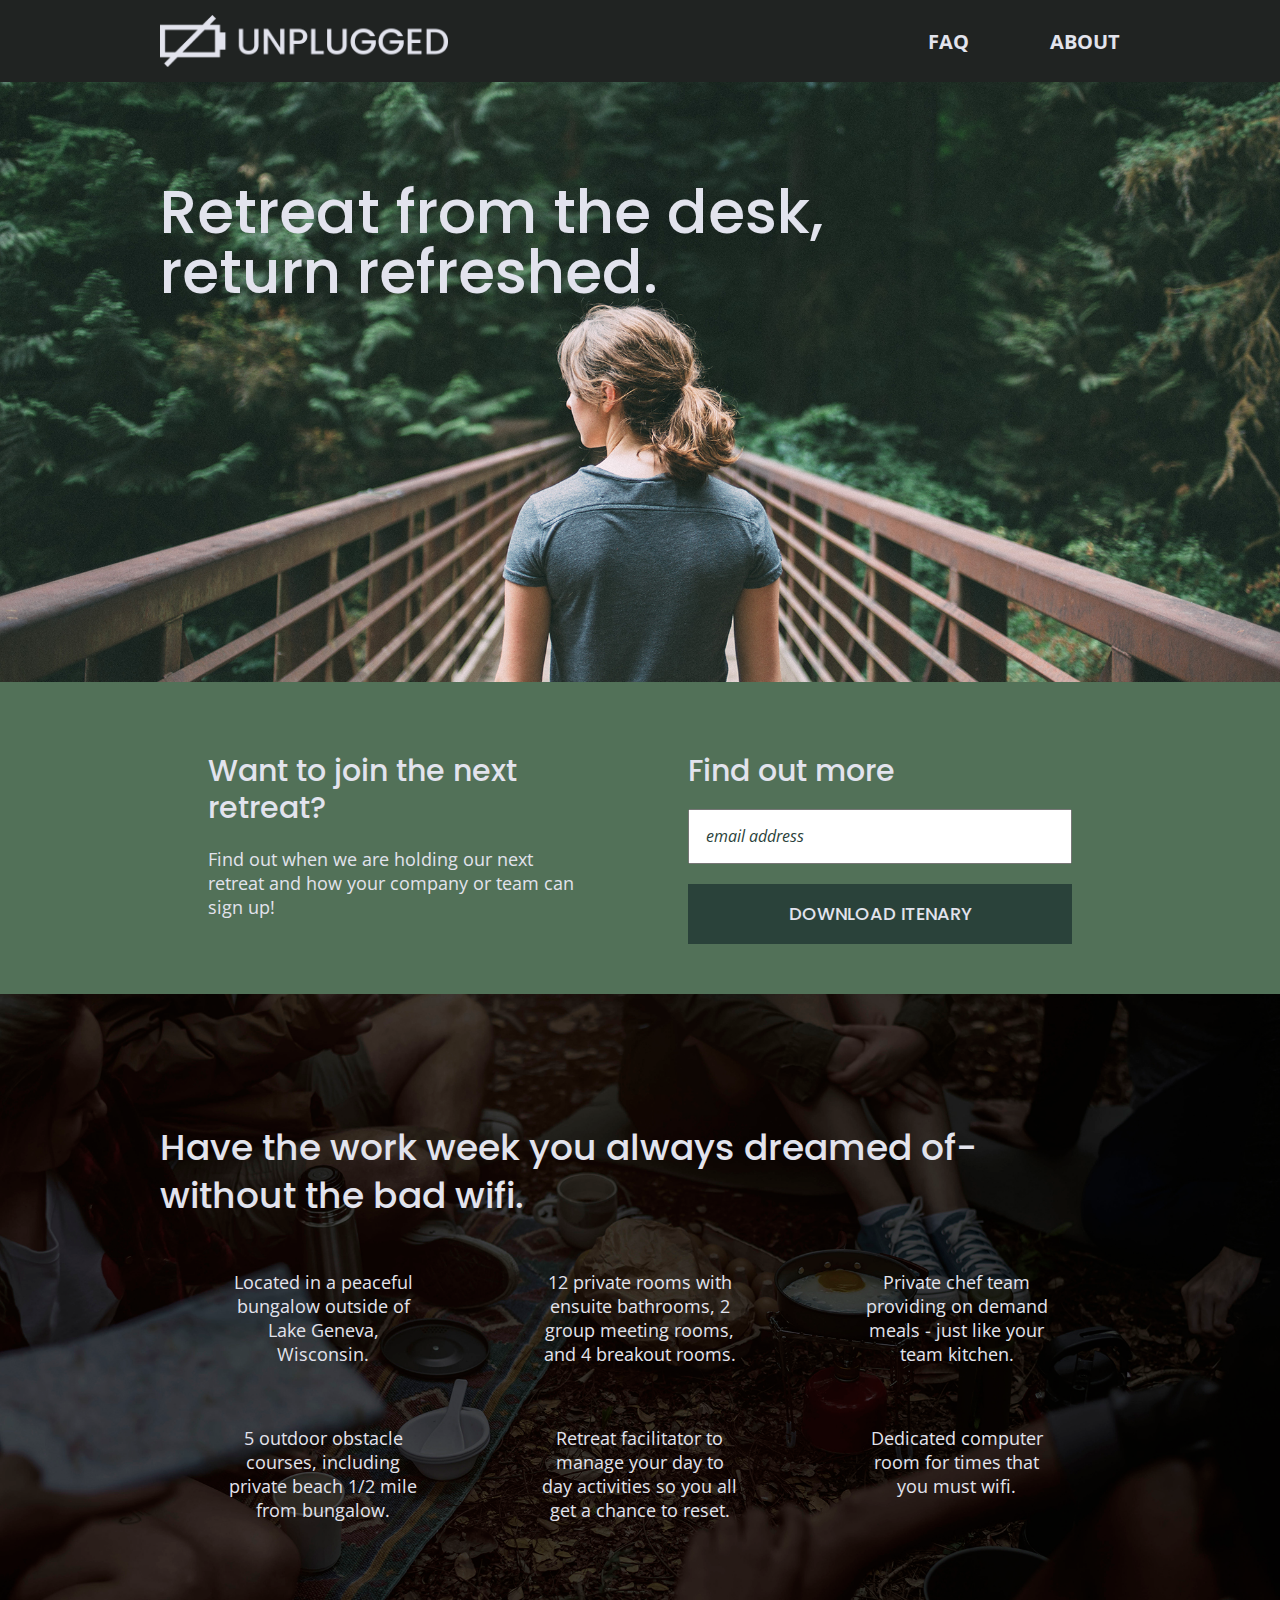
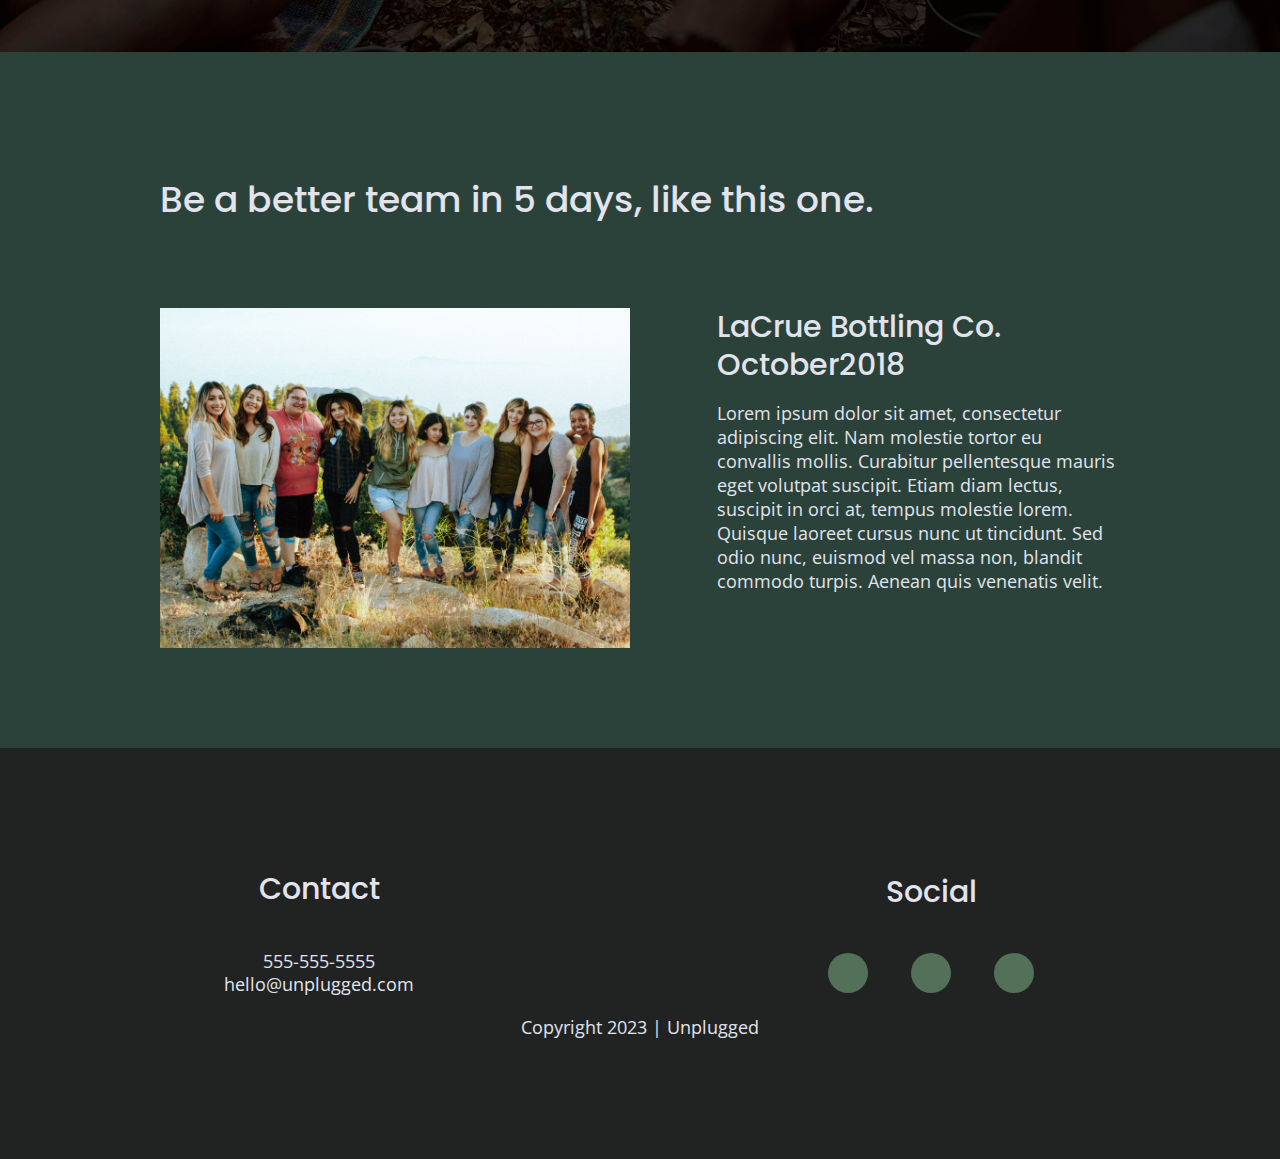
==== commit 706054aa: "add other icon site needs" ====
--- a/index.html
+++ b/index.html
@@ -163,17 +163,17 @@
           <div class="social-icons">
             <p>
               <a href="https://www.facebook.com" target="_blank" rel="noopener">
-                <img src="img/facebook.png" alt="facebook icon">
+                <i class="fab fa-facebook-f"></i>
               </a>
             </p>
             <p>
               <a href="https://www.twitter.com" target="_blank" rel="noopener">
-                <img src="img/twitter.png" alt="twitter icon" >
+                <i class="fab fa-twitter"></i>
               </a>
             </p>
             <p>
               <a href="https://www.instagram.com" target="_blank" rel="noopener">
-                <img src="img/instagram.png" alt="instagram icon" >
+                <i class="fab fa-instagram"></i>
               </a>
             </p>
           </div>
--- a/css/main.css
+++ b/css/main.css
@@ -231,6 +231,10 @@
       display: flex;
       justify-content: center;
       align-items: center;
+      height: 40px;
+      width: 40px;
+      border-radius: 50%;
+      background: #527158;
     }
 
     footer .copyright {
@@ -385,7 +389,7 @@
      FAQ Page
      ========================================================================== */
   
-     .faq {
+  .faq {
     background-color: #527158;
     display: flex;
     justify-content: center;
@@ -635,6 +639,10 @@
     line-height: 1.285;
   }
 
+  footer .social{
+    width:30%;
+  }
+
   footer .copyright {
     width: 100%;
   }  
